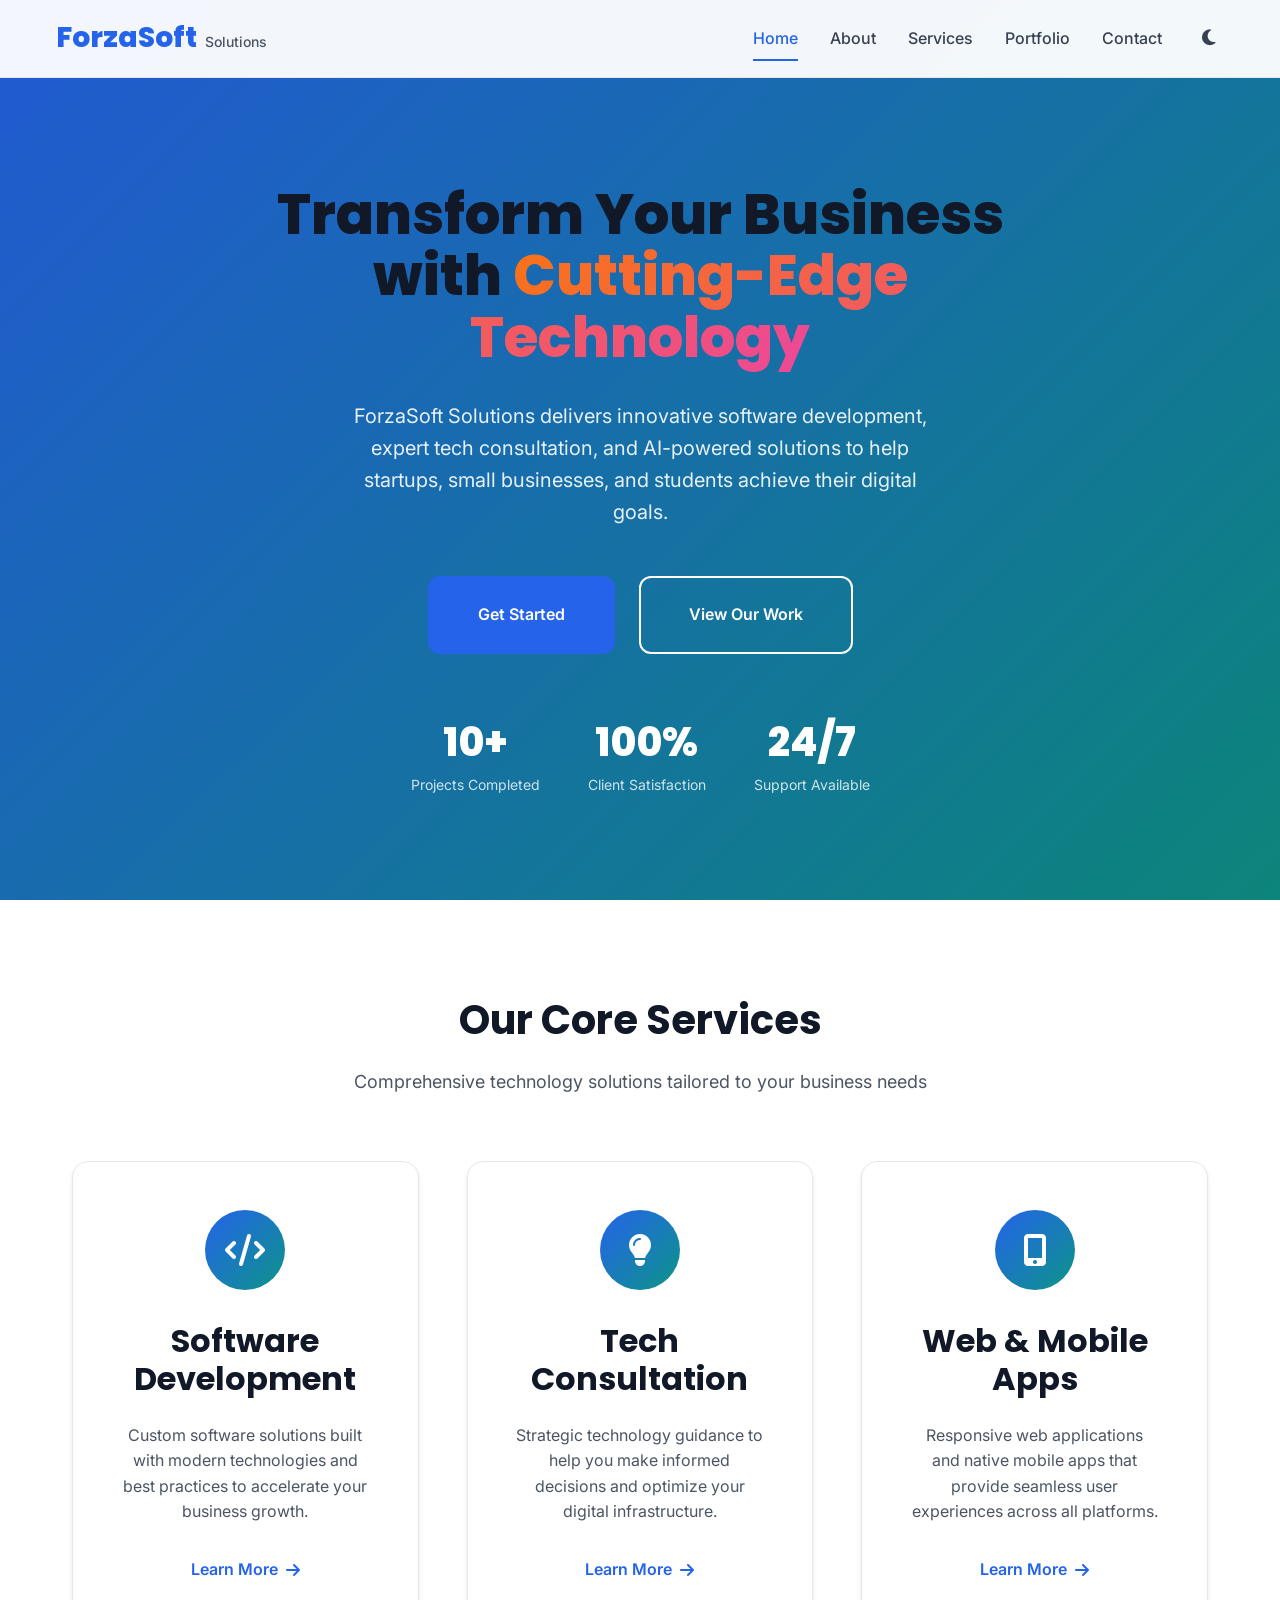
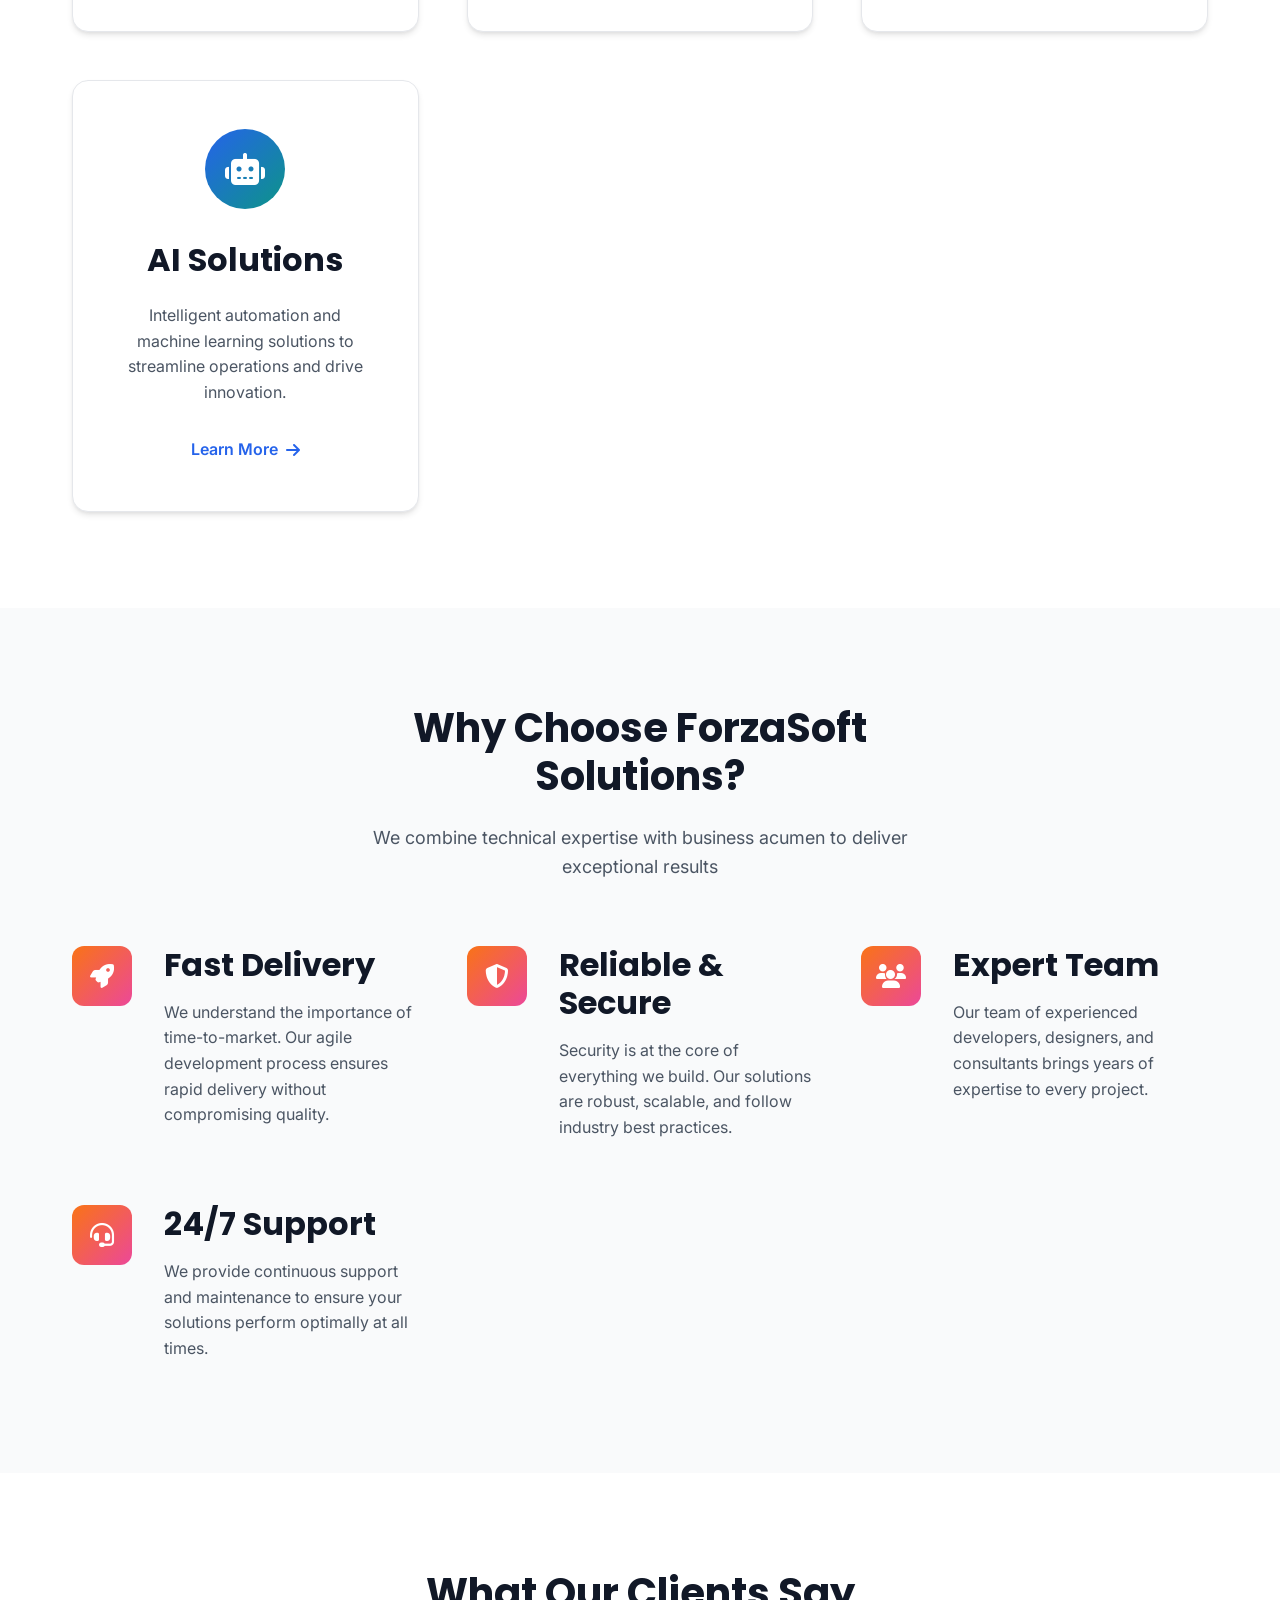
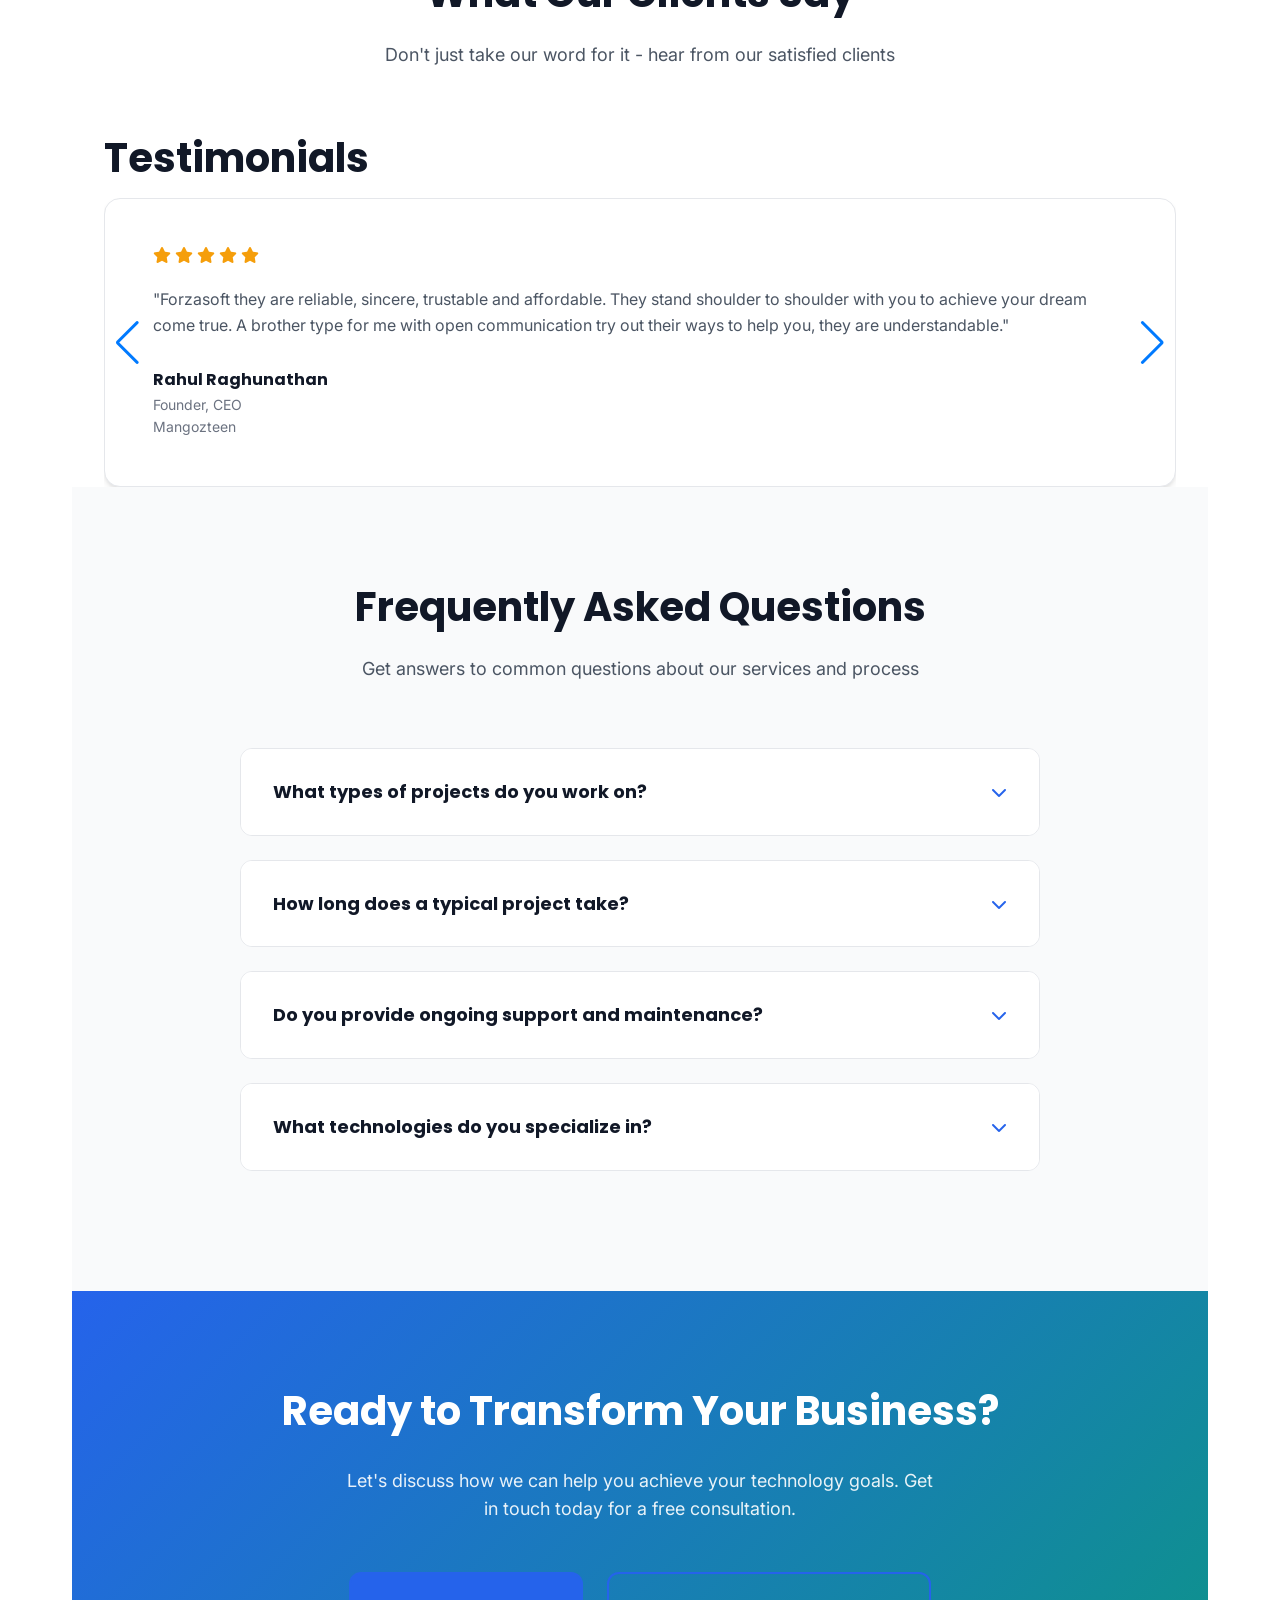
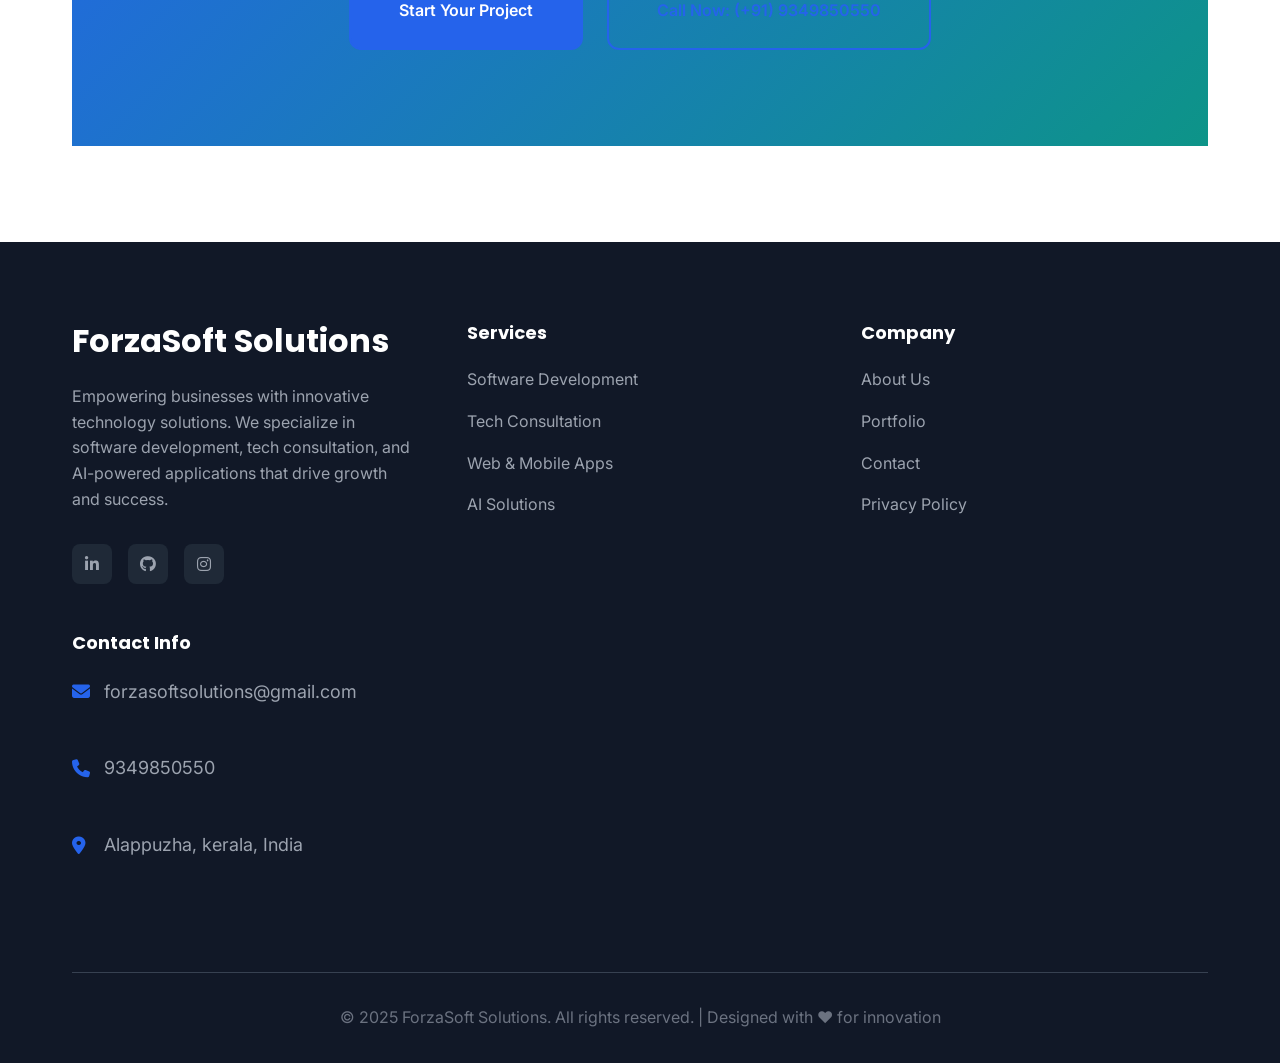
==== index.html @ 4d21c49f "Add files via upload" ====
<!DOCTYPE html>
<html lang="en">
<head>
    <meta charset="UTF-8">
    <meta name="viewport" content="width=device-width, initial-scale=1.0">
    <title>ForzaSoft Solutions - Professional Software Development & Tech Consultation</title>
    <meta name="description" content="ForzaSoft Solutions provides professional software development, tech consultation, custom web & mobile apps, and AI solutions for startups, small businesses, and students.">
    <meta name="keywords" content="software development, tech consultation, web apps, mobile apps, AI solutions, ForzaSoft Solutions">
    <meta name="author" content="ForzaSoft Solutions">
    
    <!-- Open Graph Meta Tags -->
    <meta property="og:title" content="ForzaSoft Solutions - Professional Software Development">
    <meta property="og:description" content="Transform your business with our cutting-edge software development and tech consultation services.">
    <meta property="og:type" content="website">
    <meta property="og:url" content="https://forzasoft-solutions.com">
    <meta property="og:image" content="https://forzasoft-solutions.com/images/og-image.jpg">
    
    <!-- Twitter Card Meta Tags -->
    <meta name="twitter:card" content="summary_large_image">
    <meta name="twitter:title" content="ForzaSoft Solutions - Professional Software Development">
    <meta name="twitter:description" content="Transform your business with our cutting-edge software development and tech consultation services.">
    <meta name="twitter:image" content="https://forzasoft-solutions.com/images/og-image.jpg">
    
    <!-- Favicon -->
    <link rel="icon" type="image/x-icon" href="/favicon.ico">
    
    <!-- Google Fonts -->
    <link href="https://fonts.googleapis.com/css2?family=Inter:wght@300;400;500;600;700&family=Poppins:wght@300;400;500;600;700;800&display=swap" rel="stylesheet">
    
    <!-- Font Awesome -->
    <link rel="stylesheet" href="https://cdnjs.cloudflare.com/ajax/libs/font-awesome/6.4.0/css/all.min.css">
    
    <!-- AOS Animation Library -->
    <link href="https://unpkg.com/aos@2.3.1/dist/aos.css" rel="stylesheet">
    
    <!-- Custom CSS -->
    <link rel="stylesheet" href="style.css">
    
    <!-- Structured Data -->
    <script type="application/ld+json">
    {
        "@context": "https://schema.org",
        "@type": "Organization",
        "name": "ForzaSoft Solutions",
        "description": "Professional software development and tech consultation services",
        "url": "https://forzasoft-solutions.com",
        "logo": "https://forzasoft-solutions.com/images/logo.png",
        "contactPoint": {
            "@type": "ContactPoint",
            "telephone": "+1-555-0123",
            "contactType": "customer service",
            "email": "info@forzasoft-solutions.com"
        },
        "address": {
            "@type": "PostalAddress",
            "streetAddress": "123 Tech Street",
            "addressLocality": "San Francisco",
            "addressRegion": "CA",
            "postalCode": "94105",
            "addressCountry": "US"
        },
        "sameAs": [
            "https://linkedin.com/company/forzasoft-solutions",
            "https://github.com/forzasoft-solutions",
            "https://instagram.com/forzasoft_solutions"
        ]
    }
    </script>
</head>
<body>
    <!-- Loading Screen -->
    <div id="loading-screen">
        <div class="loader">
            <div class="logo-animation">
                <h1>ForzaSoft</h1>
                <div class="loading-bar"></div>
            </div>
        </div>
    </div>

    <!-- Navigation -->
    <nav class="navbar" id="navbar">
        <div class="nav-container">
            <div class="nav-brand">
                <a href="index.html">
                    <span class="logo">ForzaSoft</span>
                    <span class="logo-subtitle">Solutions</span>
                </a>
            </div>
            <div class="nav-menu" id="nav-menu">
                <a href="index.html" class="nav-link active">Home</a>
                <a href="about.html" class="nav-link">About</a>
                <a href="services.html" class="nav-link">Services</a>
                <a href="portfolio.html" class="nav-link">Portfolio</a>
                <a href="contact.html" class="nav-link">Contact</a>
                <button class="theme-toggle" id="theme-toggle" aria-label="Toggle theme">
                    <i class="fas fa-moon"></i>
                </button>
            </div>
            <div class="nav-toggle" id="nav-toggle">
                <span></span>
                <span></span>
                <span></span>
            </div>
        </div>
    </nav>

    <!-- Main Content -->
    <main>
        <!-- Hero Section -->
        <section class="hero" id="home">
            <div class="hero-background">
                <div class="hero-overlay"></div>
            </div>
            <div class="container">
                <div class="hero-content" data-aos="fade-up">
                    <h1 class="hero-title">
                        Transform Your Business with 
                        <span class="text-gradient">Cutting-Edge Technology</span>
                    </h1>
                    <p class="hero-description">
                        ForzaSoft Solutions delivers innovative software development, expert tech consultation, 
                        and AI-powered solutions to help startups, small businesses, and students achieve their digital goals.
                    </p>
                    <div class="hero-buttons">
                        <a href="contact.html" class="btn btn-primary">Get Started</a>
                        <a href="portfolio.html" class="btn btn-outline">View Our Work</a>
                    </div>
                    <div class="hero-stats" data-aos="fade-up" data-aos-delay="200">
                        <div class="stat">
                            <h3>10+</h3>
                            <p>Projects Completed</p>
                        </div>
                        <div class="stat">
                            <h3>100%</h3>
                            <p>Client Satisfaction</p>
                        </div>
                        <div class="stat">
                            <h3>24/7</h3>
                            <p>Support Available</p>
                        </div>
                    </div>
                </div>
            </div>
        </section>

        <!-- Services Preview -->
        <section class="services-preview section-padding">
            <div class="container">
                <div class="section-header" data-aos="fade-up">
                    <h2>Our Core Services</h2>
                    <p>Comprehensive technology solutions tailored to your business needs</p>
                </div>
                <div class="services-grid">
                    <div class="service-card" data-aos="fade-up" data-aos-delay="100">
                        <div class="service-icon">
                            <i class="fas fa-code"></i>
                        </div>
                        <h3>Software Development</h3>
                        <p>Custom software solutions built with modern technologies and best practices to accelerate your business growth.</p>
                        <a href="services.html#software-development" class="service-link">Learn More <i class="fas fa-arrow-right"></i></a>
                    </div>
                    <div class="service-card" data-aos="fade-up" data-aos-delay="200">
                        <div class="service-icon">
                            <i class="fas fa-lightbulb"></i>
                        </div>
                        <h3>Tech Consultation</h3>
                        <p>Strategic technology guidance to help you make informed decisions and optimize your digital infrastructure.</p>
                        <a href="services.html#tech-consultation" class="service-link">Learn More <i class="fas fa-arrow-right"></i></a>
                    </div>
                    <div class="service-card" data-aos="fade-up" data-aos-delay="300">
                        <div class="service-icon">
                            <i class="fas fa-mobile-alt"></i>
                        </div>
                        <h3>Web & Mobile Apps</h3>
                        <p>Responsive web applications and native mobile apps that provide seamless user experiences across all platforms.</p>
                        <a href="services.html#web-mobile-apps" class="service-link">Learn More <i class="fas fa-arrow-right"></i></a>
                    </div>
                    <div class="service-card" data-aos="fade-up" data-aos-delay="400">
                        <div class="service-icon">
                            <i class="fas fa-robot"></i>
                        </div>
                        <h3>AI Solutions</h3>
                        <p>Intelligent automation and machine learning solutions to streamline operations and drive innovation.</p>
                        <a href="services.html#ai-solutions" class="service-link">Learn More <i class="fas fa-arrow-right"></i></a>
                    </div>
                </div>
            </div>
        </section>

        <!-- Why Choose Us -->
        <section class="why-choose-us section-padding bg-light">
            <div class="container">
                <div class="section-header" data-aos="fade-up">
                    <h2>Why Choose ForzaSoft Solutions?</h2>
                    <p>We combine technical expertise with business acumen to deliver exceptional results</p>
                </div>
                <div class="features-grid">
                    <div class="feature-item" data-aos="fade-right" data-aos-delay="100">
                        <div class="feature-icon">
                            <i class="fas fa-rocket"></i>
                        </div>
                        <div class="feature-content">
                            <h3>Fast Delivery</h3>
                            <p>We understand the importance of time-to-market. Our agile development process ensures rapid delivery without compromising quality.</p>
                        </div>
                    </div>
                    <div class="feature-item" data-aos="fade-left" data-aos-delay="200">
                        <div class="feature-icon">
                            <i class="fas fa-shield-alt"></i>
                        </div>
                        <div class="feature-content">
                            <h3>Reliable & Secure</h3>
                            <p>Security is at the core of everything we build. Our solutions are robust, scalable, and follow industry best practices.</p>
                        </div>
                    </div>
                    <div class="feature-item" data-aos="fade-right" data-aos-delay="300">
                        <div class="feature-icon">
                            <i class="fas fa-users"></i>
                        </div>
                        <div class="feature-content">
                            <h3>Expert Team</h3>
                            <p>Our team of experienced developers, designers, and consultants brings years of expertise to every project.</p>
                        </div>
                    </div>
                    <div class="feature-item" data-aos="fade-left" data-aos-delay="400">
                        <div class="feature-icon">
                            <i class="fas fa-headset"></i>
                        </div>
                        <div class="feature-content">
                            <h3>24/7 Support</h3>
                            <p>We provide continuous support and maintenance to ensure your solutions perform optimally at all times.</p>
                        </div>
                    </div>
                </div>
            </div>
        </section>

        <!-- Testimonials -->
        <section class="testimonials section-padding">
            <div class="container">
                <div class="section-header" data-aos="fade-up">
                    <h2>What Our Clients Say</h2>
                    <p>Don't just take our word for it - hear from our satisfied clients</p>
                </div>
                <!-- Swiper CSS -->
<link rel="stylesheet" href="https://unpkg.com/swiper@8/swiper-bundle.min.css" />

<section id="testimonials" class="section">
    <div class="container" data-aos="fade-up">
        <h2>Testimonials</h2>

        <!-- Swiper Container -->
        <div class="swiper mySwiper">
            <div class="swiper-wrapper">

                <!-- Single Real Testimonial Slide -->
                <div class="swiper-slide">
                    <div class="testimonial-card">
                        <div class="testimonial-content">
                            <div class="stars">
                                <i class="fas fa-star"></i>
                                <i class="fas fa-star"></i>
                                <i class="fas fa-star"></i>
                                <i class="fas fa-star"></i>
                                <i class="fas fa-star"></i>
                            </div>

                            <p>
                                "Forzasoft they are reliable, sincere, trustable and affordable. 
                                They stand shoulder to shoulder with you to achieve your dream come true. 
                                A brother type for me with open communication try out their ways to help you, 
                                they are understandable."
                            </p>
                        </div>

                        <div class="testimonial-author">
                            <div class="author-info">
                                <h4>Rahul Raghunathan</h4>
                                <p>Founder, CEO</p>
                                <p>Mangozteen</p>
                            </div>
                        </div>
                    </div>
                </div>

            </div>

            <!-- Optional arrows -->
            <div class="swiper-button-next"></div>
            <div class="swiper-button-prev"></div>

            <!-- Optional pagination dots -->
            <div class="swiper-pagination"></div>
        </div>
    </div>
</section>

<!-- Swiper JS -->
<script src="https://unpkg.com/swiper@8/swiper-bundle.min.js"></script>

<script>
    var swiper = new Swiper(".mySwiper", {
        loop: true,
        slidesPerView: 1,
        spaceBetween: 20,
        autoplay: {
            delay: 4000,
            disableOnInteraction: false,
        },
        pagination: {
            el: ".swiper-pagination",
            clickable: true,
        },
        navigation: {
            nextEl: ".swiper-button-next",
            prevEl: ".swiper-button-prev",
        }
    });
</script>

        <!-- FAQ Section -->
        <section class="faq section-padding bg-light">
            <div class="container">
                <div class="section-header" data-aos="fade-up">
                    <h2>Frequently Asked Questions</h2>
                    <p>Get answers to common questions about our services and process</p>
                </div>
                <div class="faq-container">
                    <div class="faq-item" data-aos="fade-up" data-aos-delay="100">
                        <div class="faq-question">
                            <h3>What types of projects do you work on?</h3>
                            <i class="fas fa-chevron-down"></i>
                        </div>
                        <div class="faq-answer">
                            <p>We work on a wide range of projects including web applications, mobile apps, e-commerce platforms, AI solutions, and custom software development. Our expertise spans from simple business websites to complex enterprise applications.</p>
                        </div>
                    </div>
                    <div class="faq-item" data-aos="fade-up" data-aos-delay="200">
                        <div class="faq-question">
                            <h3>How long does a typical project take?</h3>
                            <i class="fas fa-chevron-down"></i>
                        </div>
                        <div class="faq-answer">
                            <p>Project timelines vary depending on complexity and requirements. Simple websites typically take 2-4 weeks, while complex applications can take 3-6 months. We provide detailed timelines during our initial consultation.</p>
                        </div>
                    </div>
                    <div class="faq-item" data-aos="fade-up" data-aos-delay="300">
                        <div class="faq-question">
                            <h3>Do you provide ongoing support and maintenance?</h3>
                            <i class="fas fa-chevron-down"></i>
                        </div>
                        <div class="faq-answer">
                            <p>Yes, we offer comprehensive support and maintenance packages. This includes bug fixes, security updates, performance optimization, and feature enhancements to keep your software running smoothly.</p>
                        </div>
                    </div>
                    <div class="faq-item" data-aos="fade-up" data-aos-delay="400">
                        <div class="faq-question">
                            <h3>What technologies do you specialize in?</h3>
                            <i class="fas fa-chevron-down"></i>
                        </div>
                        <div class="faq-answer">
                            <p>We specialize in modern technologies including React, Node.js, Python, JavaScript, TypeScript, cloud platforms (AWS, Azure), AI/ML frameworks, and mobile development (React Native, Flutter).</p>
                        </div>
                    </div>
                </div>
            </div>
        </section>

        <!-- CTA Section -->
        <section class="cta section-padding">
            <div class="container">
                <div class="cta-content" data-aos="fade-up">
                    <h2>Ready to Transform Your Business?</h2>
                    <p>Let's discuss how we can help you achieve your technology goals. Get in touch today for a free consultation.</p>
                    <div class="cta-buttons">
                        <a href="contact.html" class="btn btn-primary">Start Your Project</a>
                        <a href="tel:+91 9349850550" class="btn btn-outline">Call Now: (+91) 9349850550</a>
                    </div>
                </div>
            </div>
        </section>
    </main>

    <!-- Footer -->
    <footer class="footer">
        <div class="container">
            <div class="footer-content">
                <div class="footer-section">
                    <div class="footer-brand">
                        <h3>ForzaSoft Solutions</h3>
                        <p>Empowering businesses with innovative technology solutions. We specialize in software development, tech consultation, and AI-powered applications that drive growth and success.</p>
                    </div>
                    <div class="social-links">
                        <a href="https://linkedin.com/company/forzasoft-solutions" aria-label="LinkedIn">
                            <i class="fab fa-linkedin-in"></i>
                        </a>
                        <a href="https://github.com/forzasoft-solutions" aria-label="GitHub">
                            <i class="fab fa-github"></i>
                        </a>
                        <a href="https://instagram.com/forzasoftsolutions" aria-label="Instagram">
                            <i class="fab fa-instagram"></i>
                        </a>
                    </div>
                </div>
                <div class="footer-section">
                    <h4>Services</h4>
                    <ul>
                        <li><a href="services.html#software-development">Software Development</a></li>
                        <li><a href="services.html#tech-consultation">Tech Consultation</a></li>
                        <li><a href="services.html#web-mobile-apps">Web & Mobile Apps</a></li>
                        <li><a href="services.html#ai-solutions">AI Solutions</a></li>
                    </ul>
                </div>
                <div class="footer-section">
                    <h4>Company</h4>
                    <ul>
                        <li><a href="about.html">About Us</a></li>
                        <li><a href="portfolio.html">Portfolio</a></li>
                        <li><a href="contact.html">Contact</a></li>
                        <li><a href="#" onclick="openPrivacyPolicy()">Privacy Policy</a></li>
                    </ul>
                </div>
                <div class="footer-section">
                    <h4>Contact Info</h4>
                    <div class="contact-info">
                        <p><i class="fas fa-envelope"></i> forzasoftsolutions@gmail.com</p>
                        <p><i class="fas fa-phone"></i> 9349850550</p>
                        <p><i class="fas fa-map-marker-alt"></i> Alappuzha, kerala, India</p>
                    </div>
                </div>
            </div>
            <div class="footer-bottom">
                <p>&copy; 2025 ForzaSoft Solutions. All rights reserved. | Designed with ❤️ for innovation</p>
            </div>
        </div>
    </footer>

    <!-- Back to Top Button -->
    <button class="back-to-top" id="back-to-top" aria-label="Back to top">
        <i class="fas fa-chevron-up"></i>
    </button>

    <!-- Scripts -->
    <script src="https://unpkg.com/aos@2.3.1/dist/aos.js"></script>
    <script src="scripts.js"></script>
    
    <!-- FAQ Schema -->
    <script type="application/ld+json">
    {
        "@context": "https://schema.org",
        "@type": "FAQPage",
        "mainEntity": [
            {
                "@type": "Question",
                "name": "What types of projects do you work on?",
                "acceptedAnswer": {
                    "@type": "Answer",
                    "text": "We work on a wide range of projects including web applications, mobile apps, e-commerce platforms, AI solutions, and custom software development. Our expertise spans from simple business websites to complex enterprise applications."
                }
            },
            {
                "@type": "Question",
                "name": "How long does a typical project take?",
                "acceptedAnswer": {
                    "@type": "Answer",
                    "text": "Project timelines vary depending on complexity and requirements. Simple websites typically take 2-4 weeks, while complex applications can take 3-6 months. We provide detailed timelines during our initial consultation."
                }
            },
            {
                "@type": "Question",
                "name": "Do you provide ongoing support and maintenance?",
                "acceptedAnswer": {
                    "@type": "Answer",
                    "text": "Yes, we offer comprehensive support and maintenance packages. This includes bug fixes, security updates, performance optimization, and feature enhancements to keep your software running smoothly."
                }
            }
        ]
    }
    </script>
</body>
</html>
---- style.css ----
/* CSS Variables for Color Scheme and Theme */
:root {
    /* Primary Color Palette */
    --primary-blue: #2563eb;
    --primary-blue-light: #3b82f6;
    --primary-blue-dark: #1d4ed8;
    
    /* Secondary Colors */
    --secondary-teal: #0d9488;
    --secondary-teal-light: #14b8a6;
    --secondary-teal-dark: #0f766e;
    
    /* Accent Colors */
    --accent-orange: #f97316;
    --accent-purple: #7c3aed;
    --accent-pink: #ec4899;
    
    /* Status Colors */
    --success: #10b981;
    --warning: #f59e0b;
    --error: #ef4444;
    --info: #06b6d4;
    
    /* Neutral Colors */
    --white: #ffffff;
    --gray-50: #f9fafb;
    --gray-100: #f3f4f6;
    --gray-200: #e5e7eb;
    --gray-300: #d1d5db;
    --gray-400: #9ca3af;
    --gray-500: #6b7280;
    --gray-600: #4b5563;
    --gray-700: #374151;
    --gray-800: #1f2937;
    --gray-900: #111827;
    --black: #000000;
    
    /* Typography */
    --font-primary: 'Inter', -apple-system, BlinkMacSystemFont, 'Segoe UI', Roboto, sans-serif;
    --font-heading: 'Poppins', -apple-system, BlinkMacSystemFont, 'Segoe UI', Roboto, sans-serif;
    
    /* Font Weights */
    --font-light: 300;
    --font-regular: 400;
    --font-medium: 500;
    --font-semibold: 600;
    --font-bold: 700;
    --font-extrabold: 800;
    
    /* Spacing System (8px base) */
    --space-1: 0.5rem;   /* 8px */
    --space-2: 1rem;     /* 16px */
    --space-3: 1.5rem;   /* 24px */
    --space-4: 2rem;     /* 32px */
    --space-5: 2.5rem;   /* 40px */
    --space-6: 3rem;     /* 48px */
    --space-8: 4rem;     /* 64px */
    --space-10: 5rem;    /* 80px */
    --space-12: 6rem;    /* 96px */
    --space-16: 8rem;    /* 128px */
    
    /* Border Radius */
    --radius-sm: 0.375rem;
    --radius-md: 0.5rem;
    --radius-lg: 0.75rem;
    --radius-xl: 1rem;
    --radius-full: 9999px;
    
    /* Shadows */
    --shadow-sm: 0 1px 2px 0 rgba(0, 0, 0, 0.05);
    --shadow-md: 0 4px 6px -1px rgba(0, 0, 0, 0.1), 0 2px 4px -1px rgba(0, 0, 0, 0.06);
    --shadow-lg: 0 10px 15px -3px rgba(0, 0, 0, 0.1), 0 4px 6px -2px rgba(0, 0, 0, 0.05);
    --shadow-xl: 0 20px 25px -5px rgba(0, 0, 0, 0.1), 0 10px 10px -5px rgba(0, 0, 0, 0.04);
    --shadow-2xl: 0 25px 50px -12px rgba(0, 0, 0, 0.25);
    
    /* Transitions */
    --transition-fast: 0.15s ease-in-out;
    --transition-normal: 0.3s ease-in-out;
    --transition-slow: 0.5s ease-in-out;
    
    /* Z-index */
    --z-dropdown: 1000;
    --z-sticky: 1020;
    --z-fixed: 1030;
    --z-modal: 1040;
    --z-popover: 1050;
    --z-tooltip: 1060;
    
    /* Breakpoints */
    --breakpoint-sm: 640px;
    --breakpoint-md: 768px;
    --breakpoint-lg: 1024px;
    --breakpoint-xl: 1280px;
    --breakpoint-2xl: 1536px;
}

/* Dark Theme Variables */
[data-theme="dark"] {
    --white: #1f2937;
    --gray-50: #111827;
    --gray-100: #1f2937;
    --gray-200: #374151;
    --gray-300: #4b5563;
    --gray-400: #6b7280;
    --gray-500: #9ca3af;
    --gray-600: #d1d5db;
    --gray-700: #e5e7eb;
    --gray-800: #f3f4f6;
    --gray-900: #f9fafb;
    --black: #ffffff;
}

/* Reset and Base Styles */
*,
*::before,
*::after {
    box-sizing: border-box;
    margin: 0;
    padding: 0;
}

html {
    font-size: 16px;
    scroll-behavior: smooth;
    overflow-x: hidden;
}

body {
    font-family: var(--font-primary);
    font-weight: var(--font-regular);
    line-height: 1.6;
    color: var(--gray-800);
    background-color: var(--white);
    overflow-x: hidden;
    transition: color var(--transition-normal), background-color var(--transition-normal);
}

/* Typography */
h1, h2, h3, h4, h5, h6 {
    font-family: var(--font-heading);
    font-weight: var(--font-bold);
    line-height: 1.2;
    color: var(--gray-900);
    margin-bottom: var(--space-2);
}

h1 { font-size: 3rem; font-weight: var(--font-extrabold); }
h2 { font-size: 2.5rem; }
h3 { font-size: 2rem; }
h4 { font-size: 1.5rem; }
h5 { font-size: 1.25rem; }
h6 { font-size: 1.125rem; }

p {
    margin-bottom: var(--space-2);
    color: var(--gray-600);
}

a {
    color: var(--primary-blue);
    text-decoration: none;
    transition: color var(--transition-fast);
}

a:hover {
    color: var(--primary-blue-dark);
}

/* Container */
.container {
    max-width: 1200px;
    margin: 0 auto;
    padding: 0 var(--space-2);
}

@media (min-width: 640px) {
    .container { padding: 0 var(--space-3); }
}

@media (min-width: 1024px) {
    .container { padding: 0 var(--space-4); }
}

/* Section Padding */
.section-padding {
    padding: var(--space-10) 0;
}

@media (min-width: 768px) {
    .section-padding { padding: var(--space-12) 0; }
}

/* Background Utilities */
.bg-light {
    background-color: var(--gray-50);
}

/* Loading Screen */
#loading-screen {
    position: fixed;
    top: 0;
    left: 0;
    width: 100%;
    height: 100%;
    background: linear-gradient(135deg, var(--primary-blue), var(--secondary-teal));
    z-index: 9999;
    display: flex;
    align-items: center;
    justify-content: center;
    opacity: 1;
    visibility: visible;
    transition: opacity 0.5s ease, visibility 0.5s ease;
}

#loading-screen.hidden {
    opacity: 0;
    visibility: hidden;
}

.loader {
    text-align: center;
    color: var(--white);
}

.logo-animation h1 {
    font-family: var(--font-heading);
    font-size: 3rem;
    font-weight: var(--font-extrabold);
    color: var(--white);
    margin-bottom: var(--space-4);
    animation: fadeInUp 1s ease-out;
}

.loading-bar {
    width: 200px;
    height: 4px;
    background: rgba(255, 255, 255, 0.3);
    border-radius: var(--radius-full);
    overflow: hidden;
    margin: 0 auto;
}

.loading-bar::after {
    content: '';
    display: block;
    width: 40%;
    height: 100%;
    background: var(--white);
    border-radius: var(--radius-full);
    animation: loading 2s infinite;
}

@keyframes loading {
    0% { transform: translateX(-100%); }
    100% { transform: translateX(350%); }
}

@keyframes fadeInUp {
    from {
        opacity: 0;
        transform: translateY(30px);
    }
    to {
        opacity: 1;
        transform: translateY(0);
    }
}

/* Navigation */
.navbar {
    position: fixed;
    top: 0;
    left: 0;
    width: 100%;
    background: rgba(255, 255, 255, 0.95);
    backdrop-filter: blur(10px);
    border-bottom: 1px solid var(--gray-200);
    z-index: var(--z-sticky);
    transition: all var(--transition-normal);
}

.navbar.scrolled {
    background: var(--white);
    box-shadow: var(--shadow-md);
}

.nav-container {
    max-width: 1200px;
    margin: 0 auto;
    display: flex;
    align-items: center;
    justify-content: space-between;
    padding: var(--space-2) var(--space-2);
    min-height: 70px;
}

.nav-brand a {
    display: flex;
    align-items: baseline;
    gap: var(--space-1);
    text-decoration: none;
}

.logo {
    font-family: var(--font-heading);
    font-size: 1.75rem;
    font-weight: var(--font-extrabold);
    color: var(--primary-blue);
}

.logo-subtitle {
    font-size: 0.875rem;
    font-weight: var(--font-medium);
    color: var(--gray-600);
}

.nav-menu {
    display: flex;
    align-items: center;
    gap: var(--space-4);
    list-style: none;
}

.nav-link {
    position: relative;
    font-weight: var(--font-medium);
    color: var(--gray-700);
    padding: var(--space-1) 0;
    transition: color var(--transition-fast);
}

.nav-link:hover,
.nav-link.active {
    color: var(--primary-blue);
}

.nav-link::after {
    content: '';
    position: absolute;
    bottom: -2px;
    left: 0;
    width: 0;
    height: 2px;
    background: var(--primary-blue);
    transition: width var(--transition-fast);
}

.nav-link:hover::after,
.nav-link.active::after {
    width: 100%;
}

.theme-toggle {
    background: none;
    border: none;
    color: var(--gray-700);
    font-size: 1.125rem;
    cursor: pointer;
    padding: var(--space-1);
    border-radius: var(--radius-md);
    transition: all var(--transition-fast);
}

.theme-toggle:hover {
    color: var(--primary-blue);
    background: var(--gray-100);
}

.nav-toggle {
    display: none;
    flex-direction: column;
    cursor: pointer;
    gap: 4px;
}

.nav-toggle span {
    width: 25px;
    height: 3px;
    background: var(--gray-700);
    border-radius: var(--radius-full);
    transition: all var(--transition-fast);
}

/* Mobile Navigation */
@media (max-width: 768px) {
    .nav-menu {
        position: fixed;
        top: 70px;
        left: 0;
        width: 100%;
        background: var(--white);
        flex-direction: column;
        padding: var(--space-4);
        box-shadow: var(--shadow-lg);
        transform: translateY(-100%);
        opacity: 0;
        visibility: hidden;
        transition: all var(--transition-normal);
    }
    
    .nav-menu.active {
        transform: translateY(0);
        opacity: 1;
        visibility: visible;
    }
    
    .nav-toggle {
        display: flex;
    }
    
    .nav-toggle.active span:nth-child(1) {
        transform: rotate(45deg) translate(5px, 5px);
    }
    
    .nav-toggle.active span:nth-child(2) {
        opacity: 0;
    }
    
    .nav-toggle.active span:nth-child(3) {
        transform: rotate(-45deg) translate(7px, -6px);
    }
}

/* Hero Section */
.hero {
    position: relative;
    min-height: 100vh;
    display: flex;
    align-items: center;
    overflow: hidden;
}

.hero-background {
    position: absolute;
    top: 0;
    left: 0;
    width: 100%;
    height: 100%;
    background: linear-gradient(135deg, var(--primary-blue) 0%, var(--secondary-teal) 100%);
    z-index: -2;
}

.hero-overlay {
    position: absolute;
    top: 0;
    left: 0;
    width: 100%;
    height: 100%;
    background: rgba(0, 0, 0, 0.1);
    z-index: -1;
}

.hero-content {
    text-align: center;
    color: var(--white);
    max-width: 800px;
    margin: 0 auto;
    padding-top: var(--space-10);
}

.hero-title {
    font-size: 3.5rem;
    font-weight: var(--font-extrabold);
    margin-bottom: var(--space-4);
    line-height: 1.1;
}

.text-gradient {
    background: linear-gradient(135deg, var(--accent-orange), var(--accent-pink));
    -webkit-background-clip: text;
    -webkit-text-fill-color: transparent;
    background-clip: text;
}

.hero-description {
    font-size: 1.25rem;
    margin-bottom: var(--space-6);
    color: rgba(255, 255, 255, 0.9);
    max-width: 600px;
    margin-left: auto;
    margin-right: auto;
}

.hero-buttons {
    display: flex;
    gap: var(--space-3);
    justify-content: center;
    margin-bottom: var(--space-8);
    flex-wrap: wrap;
}

.hero-stats {
    display: flex;
    justify-content: center;
    gap: var(--space-6);
    flex-wrap: wrap;
}

.stat {
    text-align: center;
}

.stat h3 {
    font-size: 2.5rem;
    font-weight: var(--font-extrabold);
    color: var(--white);
    margin-bottom: var(--space-1);
}

.stat p {
    color: rgba(255, 255, 255, 0.8);
    font-size: 0.875rem;
    margin: 0;
}

/* Responsive Hero */
@media (max-width: 768px) {
    .hero-title {
        font-size: 2.5rem;
    }
    
    .hero-description {
        font-size: 1.125rem;
    }
    
    .hero-buttons {
        flex-direction: column;
        align-items: center;
    }
    
    .hero-stats {
        gap: var(--space-4);
    }
}

/* Buttons */
.btn {
    display: inline-flex;
    align-items: center;
    justify-content: center;
    gap: var(--space-1);
    padding: var(--space-3) var(--space-6);
    font-size: 1rem;
    font-weight: var(--font-semibold);
    text-decoration: none;
    border: 2px solid transparent;
    border-radius: var(--radius-lg);
    cursor: pointer;
    transition: all var(--transition-fast);
    text-align: center;
    min-width: 120px;
}

.btn-primary {
    background: var(--primary-blue);
    color: var(--white);
    border-color: var(--primary-blue);
}

.btn-primary:hover {
    background: var(--primary-blue-dark);
    border-color: var(--primary-blue-dark);
    color: var(--white);
    transform: translateY(-2px);
    box-shadow: var(--shadow-lg);
}

.btn-outline {
    background: transparent;
    color: var(--white);
    border-color: var(--white);
}

.btn-outline:hover {
    background: var(--white);
    color: var(--primary-blue);
    transform: translateY(-2px);
    box-shadow: var(--shadow-lg);
}

/* On non-hero sections */
.section-padding .btn-outline {
    color: var(--primary-blue);
    border-color: var(--primary-blue);
}

.section-padding .btn-outline:hover {
    background: var(--primary-blue);
    color: var(--white);
}

/* Section Headers */
.section-header {
    text-align: center;
    max-width: 600px;
    margin: 0 auto var(--space-8);
}

.section-header h2 {
    margin-bottom: var(--space-3);
}

.section-header p {
    font-size: 1.125rem;
    color: var(--gray-600);
}

/* Services Preview */
.services-grid {
    display: grid;
    grid-template-columns: repeat(auto-fit, minmax(280px, 1fr));
    gap: var(--space-6);
}

.service-card {
    background: var(--white);
    padding: var(--space-6);
    border-radius: var(--radius-xl);
    box-shadow: var(--shadow-md);
    text-align: center;
    transition: all var(--transition-normal);
    border: 1px solid var(--gray-200);
}

.service-card:hover {
    transform: translateY(-8px);
    box-shadow: var(--shadow-xl);
    border-color: var(--primary-blue);
}

.service-icon {
    width: 80px;
    height: 80px;
    background: linear-gradient(135deg, var(--primary-blue), var(--secondary-teal));
    border-radius: var(--radius-full);
    display: flex;
    align-items: center;
    justify-content: center;
    margin: 0 auto var(--space-4);
    font-size: 2rem;
    color: var(--white);
}

.service-card h3 {
    margin-bottom: var(--space-3);
    color: var(--gray-900);
}

.service-card p {
    margin-bottom: var(--space-4);
    line-height: 1.6;
}

.service-link {
    display: inline-flex;
    align-items: center;
    gap: var(--space-1);
    color: var(--primary-blue);
    font-weight: var(--font-semibold);
    transition: gap var(--transition-fast);
}

.service-link:hover {
    gap: var(--space-2);
}

/* Features Grid */
.features-grid {
    display: grid;
    grid-template-columns: repeat(auto-fit, minmax(300px, 1fr));
    gap: var(--space-6);
}

.feature-item {
    display: flex;
    gap: var(--space-4);
    align-items: flex-start;
}

.feature-icon {
    width: 60px;
    height: 60px;
    background: linear-gradient(135deg, var(--accent-orange), var(--accent-pink));
    border-radius: var(--radius-lg);
    display: flex;
    align-items: center;
    justify-content: center;
    font-size: 1.5rem;
    color: var(--white);
    flex-shrink: 0;
}

.feature-content h3 {
    margin-bottom: var(--space-2);
}

/* Testimonials */
.testimonials-grid {
    display: grid;
    grid-template-columns: repeat(auto-fit, minmax(350px, 1fr));
    gap: var(--space-6);
}

.testimonial-card {
    background: var(--white);
    padding: var(--space-6);
    border-radius: var(--radius-xl);
    box-shadow: var(--shadow-md);
    border: 1px solid var(--gray-200);
    transition: all var(--transition-normal);
}

.testimonial-card:hover {
    transform: translateY(-4px);
    box-shadow: var(--shadow-lg);
}

.testimonial-content {
    margin-bottom: var(--space-4);
}

.stars {
    display: flex;
    gap: 4px;
    margin-bottom: var(--space-3);
    color: var(--warning);
}

.testimonial-author {
    display: flex;
    align-items: center;
    gap: var(--space-3);
}

.author-avatar {
    width: 50px;
    height: 50px;
    border-radius: var(--radius-full);
    overflow: hidden;
    flex-shrink: 0;
}

.author-avatar img {
    width: 100%;
    height: 100%;
    object-fit: cover;
}

.author-info h4 {
    margin-bottom: 4px;
    font-size: 1rem;
}

.author-info p {
    color: var(--gray-500);
    font-size: 0.875rem;
    margin: 0;
}

/* FAQ Section */
.faq-container {
    max-width: 800px;
    margin: 0 auto;
}

.faq-item {
    background: var(--white);
    border: 1px solid var(--gray-200);
    border-radius: var(--radius-lg);
    margin-bottom: var(--space-3);
    overflow: hidden;
    transition: all var(--transition-normal);
}

.faq-item:hover {
    border-color: var(--primary-blue);
    box-shadow: var(--shadow-md);
}

.faq-question {
    display: flex;
    align-items: center;
    justify-content: space-between;
    padding: var(--space-4);
    cursor: pointer;
    background: var(--white);
    transition: background-color var(--transition-fast);
}

.faq-question:hover {
    background: var(--gray-50);
}

.faq-question h3 {
    margin: 0;
    font-size: 1.125rem;
    color: var(--gray-900);
}

.faq-question i {
    color: var(--primary-blue);
    transition: transform var(--transition-fast);
}

.faq-item.active .faq-question i {
    transform: rotate(180deg);
}

.faq-answer {
    padding: 0 var(--space-4);
    max-height: 0;
    overflow: hidden;
    transition: all var(--transition-normal);
}

.faq-item.active .faq-answer {
    padding: 0 var(--space-4) var(--space-4);
    max-height: 200px;
}

.faq-answer p {
    margin: 0;
    color: var(--gray-600);
    line-height: 1.6;
}

/* CTA Section */
.cta {
    background: linear-gradient(135deg, var(--primary-blue), var(--secondary-teal));
    color: var(--white);
    text-align: center;
}

.cta-content h2 {
    color: var(--white);
    margin-bottom: var(--space-4);
}

.cta-content p {
    font-size: 1.125rem;
    color: rgba(255, 255, 255, 0.9);
    margin-bottom: var(--space-6);
    max-width: 600px;
    margin-left: auto;
    margin-right: auto;
}

.cta-buttons {
    display: flex;
    gap: var(--space-3);
    justify-content: center;
    flex-wrap: wrap;
}

/* Footer */
.footer {
    background: var(--gray-900);
    color: var(--gray-300);
    padding: var(--space-10) 0 var(--space-4);
}

.footer-content {
    display: grid;
    grid-template-columns: repeat(auto-fit, minmax(250px, 1fr));
    gap: var(--space-6);
    margin-bottom: var(--space-8);
}

.footer-brand h3 {
    color: var(--white);
    margin-bottom: var(--space-3);
}

.footer-brand p {
    color: var(--gray-400);
    line-height: 1.6;
    margin-bottom: var(--space-4);
}

.footer-section h4 {
    color: var(--white);
    margin-bottom: var(--space-3);
    font-size: 1.125rem;
}

.footer-section ul {
    list-style: none;
}

.footer-section ul li {
    margin-bottom: var(--space-2);
}

.footer-section ul li a {
    color: var(--gray-400);
    transition: color var(--transition-fast);
}

.footer-section ul li a:hover {
    color: var(--white);
}

.contact-info p {
    display: flex;
    align-items: center;
    gap: var(--space-2);
    margin-bottom: var(--space-2);
    color: var(--gray-400);
}

.contact-info i {
    width: 16px;
    color: var(--primary-blue);
}

.social-links {
    display: flex;
    gap: var(--space-2);
}

.social-links a {
    width: 40px;
    height: 40px;
    background: var(--gray-800);
    border-radius: var(--radius-md);
    display: flex;
    align-items: center;
    justify-content: center;
    color: var(--gray-400);
    transition: all var(--transition-fast);
}

.social-links a:hover {
    background: var(--primary-blue);
    color: var(--white);
    transform: translateY(-2px);
}

.footer-bottom {
    border-top: 1px solid var(--gray-700);
    padding-top: var(--space-4);
    text-align: center;
}

.footer-bottom p {
    color: var(--gray-500);
    margin: 0;
}

/* Back to Top Button */
.back-to-top {
    position: fixed;
    bottom: var(--space-4);
    right: var(--space-4);
    width: 50px;
    height: 50px;
    background: var(--primary-blue);
    color: var(--white);
    border: none;
    border-radius: var(--radius-full);
    cursor: pointer;
    opacity: 0;
    visibility: hidden;
    transition: all var(--transition-normal);
    z-index: var(--z-fixed);
    font-size: 1.25rem;
    display: flex;
    align-items: center;
    justify-content: center;
}

.back-to-top.visible {
    opacity: 1;
    visibility: visible;
}

.back-to-top:hover {
    background: var(--primary-blue-dark);
    transform: translateY(-2px);
    box-shadow: var(--shadow-lg);
}

/* Page Header */
.page-header {
    background: linear-gradient(135deg, var(--primary-blue), var(--secondary-teal));
    color: var(--white);
    padding: var(--space-12) 0 var(--space-8);
    margin-top: 70px;
    text-align: center;
    position: relative;
}

.page-header::before {
    content: '';
    position: absolute;
    top: 0;
    left: 0;
    right: 0;
    bottom: 0;
    background: rgba(0, 0, 0, 0.1);
}

.page-header-content {
    position: relative;
    z-index: 1;
}

.page-header h1 {
    color: var(--white);
    margin-bottom: var(--space-3);
    font-size: 3rem;
}

.page-header p {
    font-size: 1.25rem;
    color: rgba(255, 255, 255, 0.9);
    margin-bottom: var(--space-4);
}

.breadcrumb {
    display: flex;
    justify-content: center;
    gap: var(--space-2);
    list-style: none;
    font-size: 0.875rem;
    color: rgba(255, 255, 255, 0.8);
}

.breadcrumb li:not(:last-child)::after {
    content: '/';
    margin-left: var(--space-2);
    color: rgba(255, 255, 255, 0.6);
}

.breadcrumb a {
    color: rgba(255, 255, 255, 0.8);
    text-decoration: none;
}

.breadcrumb a:hover {
    color: var(--white);
}

/* About Page Styles */
.content-grid {
    display: grid;
    grid-template-columns: 1fr 1fr;
    gap: var(--space-8);
    align-items: center;
}

.content-text .lead {
    font-size: 1.25rem;
    font-weight: var(--font-medium);
    color: var(--gray-700);
    margin-bottom: var(--space-4);
}

.story-stats {
    display: flex;
    gap: var(--space-6);
    margin-top: var(--space-6);
}

.stat-item {
    text-align: center;
}

.stat-item h3 {
    font-size: 2rem;
    color: var(--primary-blue);
    margin-bottom: var(--space-1);
}

.stat-item p {
    font-size: 0.875rem;
    color: var(--gray-600);
    margin: 0;
}

.content-image img {
    width: 100%;
    height: auto;
    border-radius: var(--radius-xl);
    box-shadow: var(--shadow-xl);
}

.mission-vision-grid {
    display: grid;
    grid-template-columns: repeat(auto-fit, minmax(300px, 1fr));
    gap: var(--space-6);
}

.mission-card,
.vision-card {
    background: var(--white);
    padding: var(--space-6);
    border-radius: var(--radius-xl);
    box-shadow: var(--shadow-md);
    text-align: center;
    border: 1px solid var(--gray-200);
    transition: all var(--transition-normal);
}

.mission-card:hover,
.vision-card:hover {
    transform: translateY(-4px);
    box-shadow: var(--shadow-lg);
    border-color: var(--primary-blue);
}

.card-icon {
    width: 80px;
    height: 80px;
    background: linear-gradient(135deg, var(--primary-blue), var(--secondary-teal));
    border-radius: var(--radius-full);
    display: flex;
    align-items: center;
    justify-content: center;
    margin: 0 auto var(--space-4);
    font-size: 2rem;
    color: var(--white);
}

.values-grid {
    display: grid;
    grid-template-columns: repeat(auto-fit, minmax(300px, 1fr));
    gap: var(--space-6);
}

.value-item {
    background: var(--white);
    padding: var(--space-5);
    border-radius: var(--radius-lg);
    box-shadow: var(--shadow-md);
    text-align: center;
    border: 1px solid var(--gray-200);
    transition: all var(--transition-normal);
}

.value-item:hover {
    transform: translateY(-4px);
    box-shadow: var(--shadow-lg);
    border-color: var(--primary-blue);
}

.value-icon {
    width: 60px;
    height: 60px;
    background: linear-gradient(135deg, var(--accent-orange), var(--accent-pink));
    border-radius: var(--radius-full);
    display: flex;
    align-items: center;
    justify-content: center;
    margin: 0 auto var(--space-3);
    font-size: 1.5rem;
    color: var(--white);
}

.team-grid {
    display: grid;
    grid-template-columns: repeat(auto-fit, minmax(280px, 1fr));
    gap: var(--space-6);
}

.team-member {
    background: var(--white);
    border-radius: var(--radius-xl);
    overflow: hidden;
    box-shadow: var(--shadow-md);
    transition: all var(--transition-normal);
    border: 1px solid var(--gray-200);
}

.team-member:hover {
    transform: translateY(-8px);
    box-shadow: var(--shadow-xl);
}

.member-image {
    position: relative;
    overflow: hidden;
}

.member-image img {
    width: 100%;
    height: 300px;
    object-fit: cover;
    transition: transform var(--transition-slow);
}

.member-overlay {
    position: absolute;
    top: 0;
    left: 0;
    right: 0;
    bottom: 0;
    background: rgba(37, 99, 235, 0.9);
    display: flex;
    align-items: center;
    justify-content: center;
    opacity: 0;
    transition: opacity var(--transition-normal);
}

.team-member:hover .member-overlay {
    opacity: 1;
}

.team-member:hover .member-image img {
    transform: scale(1.1);
}

.member-social {
    display: flex;
    gap: var(--space-2);
}

.member-social a {
    width: 40px;
    height: 40px;
    background: var(--white);
    color: var(--primary-blue);
    border-radius: var(--radius-full);
    display: flex;
    align-items: center;
    justify-content: center;
    transition: all var(--transition-fast);
}

.member-social a:hover {
    background: var(--primary-blue);
    color: var(--white);
    transform: translateY(-2px);
}

.member-info {
    padding: var(--space-4);
    text-align: center;
}

.member-role {
    color: var(--primary-blue);
    font-weight: var(--font-semibold);
    margin-bottom: var(--space-2);
}

.member-description {
    font-size: 0.875rem;
    line-height: 1.6;
    margin: 0;
}

.process-timeline {
    max-width: 800px;
    margin: 0 auto;
}

.process-step {
    display: flex;
    gap: var(--space-4);
    align-items: flex-start;
    margin-bottom: var(--space-8);
}

.step-number {
    width: 60px;
    height: 60px;
    background: linear-gradient(135deg, var(--primary-blue), var(--secondary-teal));
    color: var(--white);
    border-radius: var(--radius-full);
    display: flex;
    align-items: center;
    justify-content: center;
    font-size: 1.25rem;
    font-weight: var(--font-bold);
    flex-shrink: 0;
}

.step-content h3 {
    margin-bottom: var(--space-2);
}

/* Services Page Styles */
.service-detail {
    padding: var(--space-10) 0;
}

.service-header {
    text-align: center;
    margin-bottom: var(--space-8);
}

.service-icon-large {
    width: 100px;
    height: 100px;
    background: linear-gradient(135deg, var(--primary-blue), var(--secondary-teal));
    border-radius: var(--radius-full);
    display: flex;
    align-items: center;
    justify-content: center;
    margin: 0 auto var(--space-4);
    font-size: 2.5rem;
    color: var(--white);
}

.service-subtitle {
    font-size: 1.25rem;
    color: var(--gray-600);
    max-width: 600px;
    margin: 0 auto;
}

.service-details-grid {
    display: grid;
    grid-template-columns: 1fr 1fr;
    gap: var(--space-8);
    align-items: flex-start;
}

.service-features {
    list-style: none;
    margin-top: var(--space-4);
}

.service-features li {
    display: flex;
    align-items: center;
    gap: var(--space-2);
    margin-bottom: var(--space-2);
}

.service-features i {
    color: var(--success);
}

.tech-stack {
    display: flex;
    flex-direction: column;
    gap: var(--space-4);
}

.tech-category h4 {
    margin-bottom: var(--space-2);
    color: var(--gray-900);
}

.tech-items {
    display: flex;
    flex-wrap: wrap;
    gap: var(--space-2);
}

.tech-item {
    background: var(--gray-100);
    color: var(--gray-700);
    padding: var(--space-1) var(--space-3);
    border-radius: var(--radius-full);
    font-size: 0.875rem;
    font-weight: var(--font-medium);
}

.consultation-grid {
    display: grid;
    grid-template-columns: repeat(auto-fit, minmax(280px, 1fr));
    gap: var(--space-6);
}

.consultation-item {
    background: var(--white);
    padding: var(--space-5);
    border-radius: var(--radius-lg);
    box-shadow: var(--shadow-md);
    text-align: center;
    border: 1px solid var(--gray-200);
    transition: all var(--transition-normal);
}

.consultation-item:hover {
    transform: translateY(-4px);
    box-shadow: var(--shadow-lg);
    border-color: var(--primary-blue);
}

.consultation-icon {
    width: 60px;
    height: 60px;
    background: linear-gradient(135deg, var(--accent-orange), var(--accent-pink));
    border-radius: var(--radius-full);
    display: flex;
    align-items: center;
    justify-content: center;
    margin: 0 auto var(--space-3);
    font-size: 1.5rem;
    color: var(--white);
}

.app-types-grid {
    display: grid;
    grid-template-columns: repeat(auto-fit, minmax(300px, 1fr));
    gap: var(--space-6);
}

.app-type {
    background: var(--white);
    padding: var(--space-6);
    border-radius: var(--radius-xl);
    box-shadow: var(--shadow-md);
    border: 1px solid var(--gray-200);
    transition: all var(--transition-normal);
}

.app-type:hover {
    transform: translateY(-4px);
    box-shadow: var(--shadow-lg);
    border-color: var(--primary-blue);
}

.app-icon {
    width: 80px;
    height: 80px;
    background: linear-gradient(135deg, var(--primary-blue), var(--secondary-teal));
    border-radius: var(--radius-full);
    display: flex;
    align-items: center;
    justify-content: center;
    margin-bottom: var(--space-4);
    font-size: 2rem;
    color: var(--white);
}

.app-type ul {
    list-style: none;
    margin-top: var(--space-3);
}

.app-type li {
    padding: var(--space-1) 0;
    color: var(--gray-600);
    position: relative;
    padding-left: var(--space-4);
}

.app-type li::before {
    content: '•';
    color: var(--primary-blue);
    position: absolute;
    left: 0;
    font-weight: var(--font-bold);
}

.ai-solutions-grid {
    display: grid;
    grid-template-columns: repeat(auto-fit, minmax(300px, 1fr));
    gap: var(--space-6);
}

.ai-solution {
    background: var(--white);
    padding: var(--space-6);
    border-radius: var(--radius-xl);
    box-shadow: var(--shadow-md);
    border: 1px solid var(--gray-200);
    transition: all var(--transition-normal);
}

.ai-solution:hover {
    transform: translateY(-4px);
    box-shadow: var(--shadow-lg);
    border-color: var(--primary-blue);
}

.ai-solution h3 {
    color: var(--gray-900);
    margin-bottom: var(--space-3);
}

.ai-features {
    display: flex;
    flex-wrap: wrap;
    gap: var(--space-2);
    margin-top: var(--space-4);
}

.ai-features span {
    background: var(--gray-100);
    color: var(--gray-700);
    padding: var(--space-1) var(--space-2);
    border-radius: var(--radius-md);
    font-size: 0.75rem;
    font-weight: var(--font-medium);
}

.process-steps {
    display: grid;
    grid-template-columns: repeat(auto-fit, minmax(200px, 1fr));
    gap: var(--space-6);
}

.process-step {
    text-align: center;
}

.step-icon {
    width: 80px;
    height: 80px;
    background: linear-gradient(135deg, var(--primary-blue), var(--secondary-teal));
    border-radius: var(--radius-full);
    display: flex;
    align-items: center;
    justify-content: center;
    margin: 0 auto var(--space-4);
    font-size: 1.5rem;
    font-weight: var(--font-bold);
    color: var(--white);
}

.pricing-grid {
    display: grid;
    grid-template-columns: repeat(auto-fit, minmax(300px, 1fr));
    gap: var(--space-6);
    max-width: 1000px;
    margin: 0 auto;
}

.pricing-card {
    background: var(--white);
    border-radius: var(--radius-xl);
    box-shadow: var(--shadow-md);
    border: 1px solid var(--gray-200);
    overflow: hidden;
    transition: all var(--transition-normal);
    position: relative;
}

.pricing-card:hover {
    transform: translateY(-8px);
    box-shadow: var(--shadow-xl);
}

.pricing-card.featured {
    border-color: var(--primary-blue);
    transform: scale(1.05);
}

.pricing-card.featured:hover {
    transform: scale(1.05) translateY(-8px);
}

.featured-badge {
    background: var(--primary-blue);
    color: var(--white);
    padding: var(--space-1) var(--space-3);
    font-size: 0.875rem;
    font-weight: var(--font-semibold);
    text-align: center;
    position: absolute;
    top: 0;
    left: 0;
    right: 0;
}

.pricing-header {
    padding: var(--space-6);
    text-align: center;
}

.pricing-card.featured .pricing-header {
    padding-top: calc(var(--space-6) + var(--space-4));
}

.pricing-header h3 {
    margin-bottom: var(--space-3);
}

.price {
    display: flex;
    align-items: baseline;
    justify-content: center;
    gap: 4px;
    margin-bottom: var(--space-3);
}

.currency {
    font-size: 1.25rem;
    color: var(--primary-blue);
}

.amount {
    font-size: 3rem;
    font-weight: var(--font-extrabold);
    color: var(--primary-blue);
}

.period {
    color: var(--gray-600);
    font-size: 0.875rem;
}

.pricing-features {
    padding: 0 var(--space-6) var(--space-6);
}

.pricing-features ul {
    list-style: none;
    margin-bottom: var(--space-6);
}

.pricing-features li {
    display: flex;
    align-items: center;
    gap: var(--space-2);
    padding: var(--space-2) 0;
}

.pricing-features i {
    color: var(--success);
}

.pricing-note {
    text-align: center;
    margin-top: var(--space-6);
    color: var(--gray-600);
    font-size: 0.875rem;
}

/* Portfolio Page Styles */
.portfolio-stats {
    display: grid;
    grid-template-columns: repeat(auto-fit, minmax(200px, 1fr));
    gap: var(--space-4);
    margin-bottom: var(--space-8);
}

.stat-card {
    background: var(--white);
    padding: var(--space-4);
    border-radius: var(--radius-lg);
    text-align: center;
    box-shadow: var(--shadow-md);
    border: 1px solid var(--gray-200);
    transition: all var(--transition-normal);
}

.stat-card:hover {
    transform: translateY(-4px);
    box-shadow: var(--shadow-lg);
    border-color: var(--primary-blue);
}

.stat-card h3 {
    font-size: 2.5rem;
    color: var(--primary-blue);
    margin-bottom: var(--space-1);
}

.stat-card p {
    color: var(--gray-600);
    margin: 0;
    font-weight: var(--font-medium);
}

.filter-buttons {
    display: flex;
    justify-content: center;
    flex-wrap: wrap;
    gap: var(--space-2);
}

.filter-btn {
    background: var(--white);
    color: var(--gray-700);
    border: 2px solid var(--gray-300);
    padding: var(--space-2) var(--space-4);
    border-radius: var(--radius-full);
    cursor: pointer;
    font-weight: var(--font-medium);
    transition: all var(--transition-fast);
}

.filter-btn:hover,
.filter-btn.active {
    background: var(--primary-blue);
    color: var(--white);
    border-color: var(--primary-blue);
}

.featured-project-content {
    display: grid;
    grid-template-columns: 1fr 1fr;
    gap: var(--space-8);
    align-items: center;
}

.project-image {
    position: relative;
    border-radius: var(--radius-xl);
    overflow: hidden;
    box-shadow: var(--shadow-xl);
}

.project-image img {
    width: 100%;
    height: auto;
    display: block;
    transition: transform var(--transition-slow);
}

.project-overlay {
    position: absolute;
    top: 0;
    left: 0;
    right: 0;
    bottom: 0;
    background: rgba(37, 99, 235, 0.9);
    display: flex;
    align-items: center;
    justify-content: center;
    opacity: 0;
    transition: opacity var(--transition-normal);
}

.project-image:hover .project-overlay {
    opacity: 1;
}

.project-image:hover img {
    transform: scale(1.1);
}

.project-links {
    display: flex;
    gap: var(--space-3);
}

.project-link {
    width: 50px;
    height: 50px;
    background: var(--white);
    color: var(--primary-blue);
    border-radius: var(--radius-full);
    display: flex;
    align-items: center;
    justify-content: center;
    font-size: 1.25rem;
    transition: all var(--transition-fast);
}

.project-link:hover {
    background: var(--primary-blue);
    color: var(--white);
    transform: translateY(-2px);
}

.project-badge {
    display: inline-block;
    background: var(--primary-blue);
    color: var(--white);
    padding: var(--space-1) var(--space-3);
    border-radius: var(--radius-full);
    font-size: 0.875rem;
    font-weight: var(--font-semibold);
    margin-bottom: var(--space-3);
}

.project-description {
    font-size: 1.125rem;
    line-height: 1.6;
    margin-bottom: var(--space-4);
}

.project-features h4,
.project-tech h4,
.project-results h4 {
    margin-bottom: var(--space-3);
    color: var(--gray-900);
}

.project-features ul {
    list-style: none;
    margin-bottom: var(--space-4);
}

.project-features li {
    display: flex;
    align-items: center;
    gap: var(--space-2);
    margin-bottom: var(--space-2);
}

.project-features i {
    color: var(--success);
}

.tech-tags {
    display: flex;
    flex-wrap: wrap;
    gap: var(--space-2);
    margin-bottom: var(--space-4);
}

.tech-tag {
    background: var(--gray-100);
    color: var(--gray-700);
    padding: var(--space-1) var(--space-3);
    border-radius: var(--radius-full);
    font-size: 0.875rem;
    font-weight: var(--font-medium);
}

.results-grid {
    display: grid;
    grid-template-columns: repeat(3, 1fr);
    gap: var(--space-4);
}

.result-item {
    text-align: center;
}

.result-item h5 {
    font-size: 1.5rem;
    color: var(--primary-blue);
    margin-bottom: var(--space-1);
}

.result-item p {
    font-size: 0.875rem;
    color: var(--gray-600);
    margin: 0;
}

.projects-grid {
    display: grid;
    grid-template-columns: repeat(auto-fill, minmax(350px, 1fr));
    gap: var(--space-6);
}

.project-card {
    background: var(--white);
    border-radius: var(--radius-xl);
    overflow: hidden;
    box-shadow: var(--shadow-md);
    border: 1px solid var(--gray-200);
    transition: all var(--transition-normal);
}

.project-card:hover {
    transform: translateY(-8px);
    box-shadow: var(--shadow-xl);
}

.project-card .project-image {
    height: 250px;
}

.project-card .project-image img {
    width: 100%;
    height: 100%;
    object-fit: cover;
}

.project-info {
    position: absolute;
    bottom: var(--space-4);
    left: var(--space-4);
    right: var(--space-4);
    color: var(--white);
}

.project-info h3 {
    color: var(--white);
    margin-bottom: var(--space-2);
}

.project-info p {
    color: rgba(255, 255, 255, 0.9);
    margin: 0;
    font-size: 0.875rem;
}

.project-content {
    padding: var(--space-4);
}

.project-categories {
    display: flex;
    flex-wrap: wrap;
    gap: var(--space-1);
    margin-bottom: var(--space-3);
}

.category {
    background: var(--primary-blue);
    color: var(--white);
    padding: 4px var(--space-2);
    border-radius: var(--radius-md);
    font-size: 0.75rem;
    font-weight: var(--font-medium);
}

.project-content h3 {
    margin-bottom: var(--space-2);
}

.project-content p {
    margin-bottom: var(--space-3);
    line-height: 1.6;
}

.project-tech-stack {
    display: flex;
    flex-wrap: wrap;
    gap: var(--space-1);
}

.project-tech-stack span {
    background: var(--gray-100);
    color: var(--gray-700);
    padding: 4px var(--space-2);
    border-radius: var(--radius-md);
    font-size: 0.75rem;
}

.testimonials-carousel {
    max-width: 800px;
    margin: 0 auto;
}

.testimonial-slide {
    background: var(--white);
    padding: var(--space-8);
    border-radius: var(--radius-xl);
    box-shadow: var(--shadow-lg);
    text-align: center;
    border: 1px solid var(--gray-200);
}

.quote-icon {
    font-size: 3rem;
    color: var(--primary-blue);
    margin-bottom: var(--space-4);
}

.testimonial-slide p {
    font-size: 1.125rem;
    font-style: italic;
    line-height: 1.6;
    margin-bottom: var(--space-6);
    color: var(--gray-700);
}

.testimonial-slide .testimonial-author {
    justify-content: center;
}

.tech-categories {
    display: grid;
    grid-template-columns: repeat(auto-fit, minmax(250px, 1fr));
    gap: var(--space-6);
}

.tech-category {
    background: var(--white);
    padding: var(--space-6);
    border-radius: var(--radius-xl);
    box-shadow: var(--shadow-md);
    text-align: center;
    border: 1px solid var(--gray-200);
    transition: all var(--transition-normal);
}

.tech-category:hover {
    transform: translateY(-4px);
    box-shadow: var(--shadow-lg);
    border-color: var(--primary-blue);
}

.tech-category h3 {
    margin-bottom: var(--space-4);
    color: var(--gray-900);
}

.tech-icons {
    display: grid;
    grid-template-columns: repeat(2, 1fr);
    gap: var(--space-4);
}

.tech-icon {
    display: flex;
    flex-direction: column;
    align-items: center;
    gap: var(--space-2);
    padding: var(--space-3);
    border-radius: var(--radius-lg);
    transition: all var(--transition-fast);
}

.tech-icon:hover {
    background: var(--gray-50);
    transform: translateY(-2px);
}

.tech-icon i {
    font-size: 2rem;
    color: var(--primary-blue);
}

.tech-icon span {
    font-size: 0.875rem;
    font-weight: var(--font-medium);
    color: var(--gray-700);
}

/* Contact Page Styles */
.contact-grid {
    display: grid;
    grid-template-columns: 1fr 1fr;
    gap: var(--space-8);
    align-items: flex-start;
}

.contact-info h2 {
    margin-bottom: var(--space-4);
}

.contact-info > p {
    font-size: 1.125rem;
    line-height: 1.6;
    margin-bottom: var(--space-6);
}

.contact-methods {
    margin-bottom: var(--space-6);
}

.contact-method {
    display: flex;
    gap: var(--space-3);
    margin-bottom: var(--space-5);
}

.method-icon {
    width: 50px;
    height: 50px;
    background: linear-gradient(135deg, var(--primary-blue), var(--secondary-teal));
    border-radius: var(--radius-lg);
    display: flex;
    align-items: center;
    justify-content: center;
    font-size: 1.25rem;
    color: var(--white);
    flex-shrink: 0;
}

.method-info h3 {
    margin-bottom: var(--space-2);
}

.method-info p {
    margin-bottom: var(--space-1);
}

.method-info a {
    color: var(--primary-blue);
    font-weight: var(--font-semibold);
}

.method-info small {
    color: var(--gray-500);
    font-size: 0.875rem;
}

.social-contact {
    margin-top: var(--space-6);
}

.social-contact h3 {
    margin-bottom: var(--space-3);
}

.contact-form-container {
    background: var(--white);
    padding: var(--space-6);
    border-radius: var(--radius-xl);
    box-shadow: var(--shadow-lg);
    border: 1px solid var(--gray-200);
}

.form-header {
    text-align: center;
    margin-bottom: var(--space-6);
}

.form-header h2 {
    margin-bottom: var(--space-2);
}

.form-header p {
    color: var(--gray-600);
    margin: 0;
}

.contact-form {
    display: flex;
    flex-direction: column;
    gap: var(--space-4);
}

.form-row {
    display: grid;
    grid-template-columns: 1fr 1fr;
    gap: var(--space-4);
}

.form-group {
    display: flex;
    flex-direction: column;
}

.form-group label {
    font-weight: var(--font-semibold);
    color: var(--gray-700);
    margin-bottom: var(--space-1);
}

.form-group input,
.form-group select,
.form-group textarea {
    padding: var(--space-3);
    border: 2px solid var(--gray-300);
    border-radius: var(--radius-md);
    font-size: 1rem;
    font-family: inherit;
    transition: all var(--transition-fast);
    background: var(--white);
}

.form-group input:focus,
.form-group select:focus,
.form-group textarea:focus {
    outline: none;
    border-color: var(--primary-blue);
    box-shadow: 0 0 0 3px rgba(37, 99, 235, 0.1);
}

.form-group textarea {
    resize: vertical;
    min-height: 120px;
}

.checkbox-group {
    flex-direction: row;
    align-items: flex-start;
    gap: var(--space-2);
}

.checkbox-label {
    display: flex;
    align-items: flex-start;
    gap: var(--space-2);
    cursor: pointer;
    font-size: 0.875rem;
    line-height: 1.5;
}

.checkbox-label input[type="checkbox"] {
    display: none;
}

.checkmark {
    width: 20px;
    height: 20px;
    border: 2px solid var(--gray-300);
    border-radius: var(--radius-sm);
    display: flex;
    align-items: center;
    justify-content: center;
    transition: all var(--transition-fast);
    flex-shrink: 0;
}

.checkbox-label input[type="checkbox"]:checked + .checkmark {
    background: var(--primary-blue);
    border-color: var(--primary-blue);
}

.checkbox-label input[type="checkbox"]:checked + .checkmark::after {
    content: '✓';
    color: var(--white);
    font-size: 0.75rem;
    font-weight: var(--font-bold);
}

.btn-submit {
    position: relative;
    overflow: hidden;
}

.btn-loading {
    position: absolute;
    top: 0;
    left: 0;
    right: 0;
    bottom: 0;
    display: flex;
    align-items: center;
    justify-content: center;
    background: var(--primary-blue-dark);
    opacity: 0;
    transition: opacity var(--transition-fast);
}

.btn-submit.loading .btn-text {
    opacity: 0;
}

.btn-submit.loading .btn-loading {
    opacity: 1;
}

.error-message {
    color: var(--error);
    font-size: 0.875rem;
    margin-top: var(--space-1);
    display: none;
}

.form-group.error input,
.form-group.error select,
.form-group.error textarea {
    border-color: var(--error);
}

.form-group.error .error-message {
    display: block;
}

.form-success {
    background: var(--success);
    color: var(--white);
    padding: var(--space-6);
    border-radius: var(--radius-lg);
    text-align: center;
    display: none;
}

.form-success.show {
    display: block;
}

.success-icon {
    font-size: 3rem;
    margin-bottom: var(--space-3);
}

.form-success h3 {
    color: var(--white);
    margin-bottom: var(--space-2);
}

.form-success p {
    color: rgba(255, 255, 255, 0.9);
    margin: 0;
}

.faq-grid {
    display: grid;
    grid-template-columns: repeat(auto-fit, minmax(400px, 1fr));
    gap: var(--space-4);
}

.map-container {
    height: 400px;
    background: var(--gray-200);
    display: flex;
    align-items: center;
    justify-content: center;
}

.map-placeholder {
    text-align: center;
    color: var(--gray-600);
}

.map-icon {
    font-size: 3rem;
    color: var(--primary-blue);
    margin-bottom: var(--space-3);
}

/* Portfolio Filter Animation */
.project-card {
    opacity: 1;
    transform: scale(1);
    transition: all var(--transition-normal);
}

.project-card.hidden {
    opacity: 0;
    transform: scale(0.8);
    pointer-events: none;
}

/* Responsive Design */
@media (max-width: 768px) {
    /* Typography */
    h1 { font-size: 2.5rem; }
    h2 { font-size: 2rem; }
    h3 { font-size: 1.75rem; }
    
    .page-header h1 { font-size: 2.5rem; }
    .page-header p { font-size: 1.125rem; }
    
    /* Grid Layouts */
    .content-grid,
    .service-details-grid,
    .featured-project-content,
    .contact-grid {
        grid-template-columns: 1fr;
        gap: var(--space-6);
    }
    
    .form-row {
        grid-template-columns: 1fr;
        gap: var(--space-3);
    }
    
    .story-stats,
    .hero-stats {
        flex-direction: column;
        gap: var(--space-4);
        align-items: center;
    }
    
    .results-grid {
        grid-template-columns: 1fr;
    }
    
    /* Hero adjustments */
    .hero-content {
        padding-top: var(--space-8);
    }
    
    /* Team grid */
    .team-grid {
        grid-template-columns: repeat(auto-fit, minmax(250px, 1fr));
    }
    
    /* Technology icons */
    .tech-icons {
        grid-template-columns: 1fr;
    }
    
    /* FAQ Grid */
    .faq-grid {
        grid-template-columns: 1fr;
    }
    
    /* Breadcrumb */
    .breadcrumb {
        font-size: 0.8rem;
    }
    
    /* Process Steps */
    .process-step {
        flex-direction: column;
        text-align: center;
        align-items: center;
    }
    
    /* Pricing Grid */
    .pricing-card.featured {
        transform: none;
    }
    
    .pricing-card.featured:hover {
        transform: translateY(-4px);
    }
}

@media (max-width: 480px) {
    /* Container padding */
    .container {
        padding: 0 var(--space-2);
    }
    
    /* Section padding */
    .section-padding {
        padding: var(--space-8) 0;
    }
    
    /* Service cards */
    .services-grid {
        grid-template-columns: 1fr;
    }
    
    /* Project cards */
    .projects-grid {
        grid-template-columns: 1fr;
    }
    
    /* Filter buttons */
    .filter-buttons {
        flex-direction: column;
        align-items: center;
    }
    
    .filter-btn {
        width: 200px;
    }
    
    /* Contact form container */
    .contact-form-container {
        padding: var(--space-4);
    }
    
    /* Navigation */
    .nav-container {
        padding: var(--space-2);
    }
    
    /* Footer */
    .footer-content {
        grid-template-columns: 1fr;
        text-align: center;
    }
}

/* Accessibility Improvements */
@media (prefers-reduced-motion: reduce) {
    *,
    *::before,
    *::after {
        animation-duration: 0.01ms !important;
        animation-iteration-count: 1 !important;
        transition-duration: 0.01ms !important;
    }
}

/* Focus States */
button:focus,
input:focus,
select:focus,
textarea:focus,
a:focus {
    outline: 2px solid var(--primary-blue);
    outline-offset: 2px;
}

/* Print Styles */
@media print {
    .navbar,
    .back-to-top,
    .hero-buttons,
    .cta,
    .social-links {
        display: none !important;
    }
    
    body {
        color: var(--black) !important;
        background: var(--white) !important;
    }
    
    h1, h2, h3, h4, h5, h6 {
        color: var(--black) !important;
    }
    
    .section-padding {
        padding: var(--space-4) 0;
    }
}
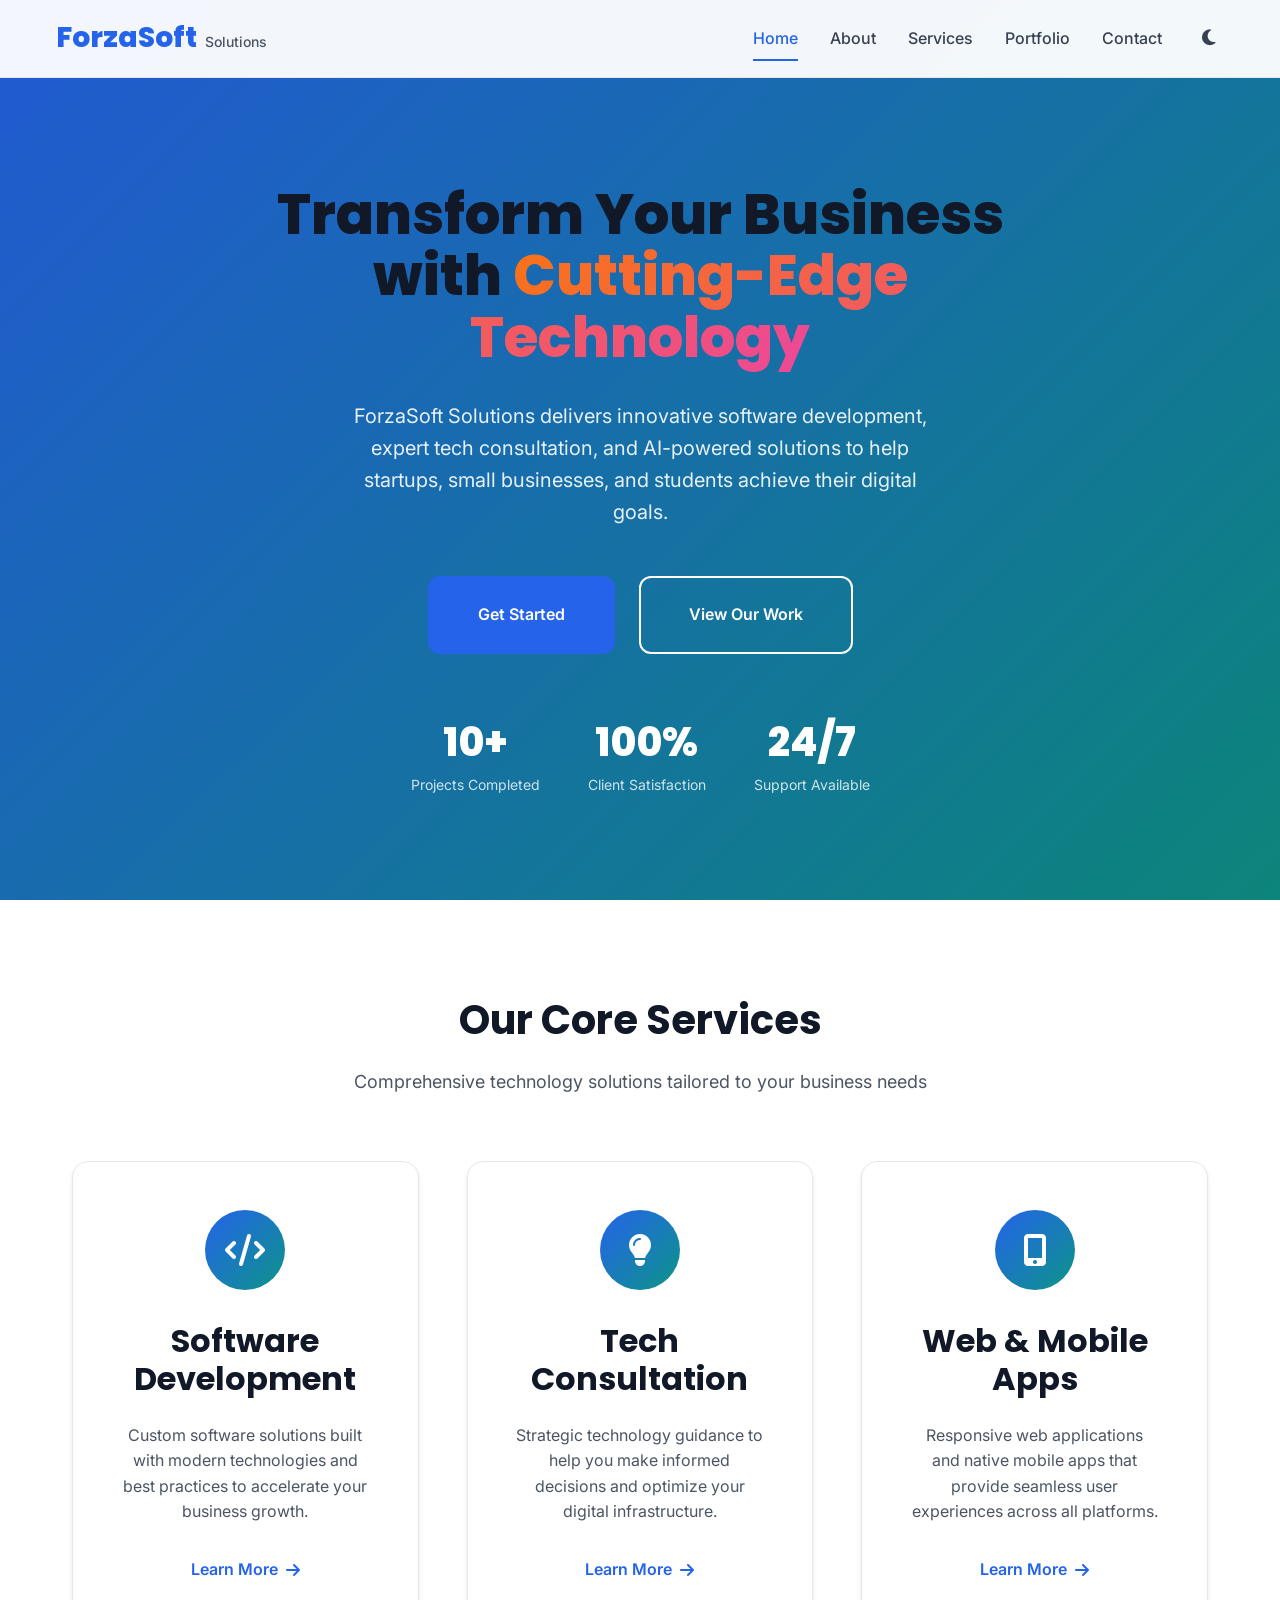
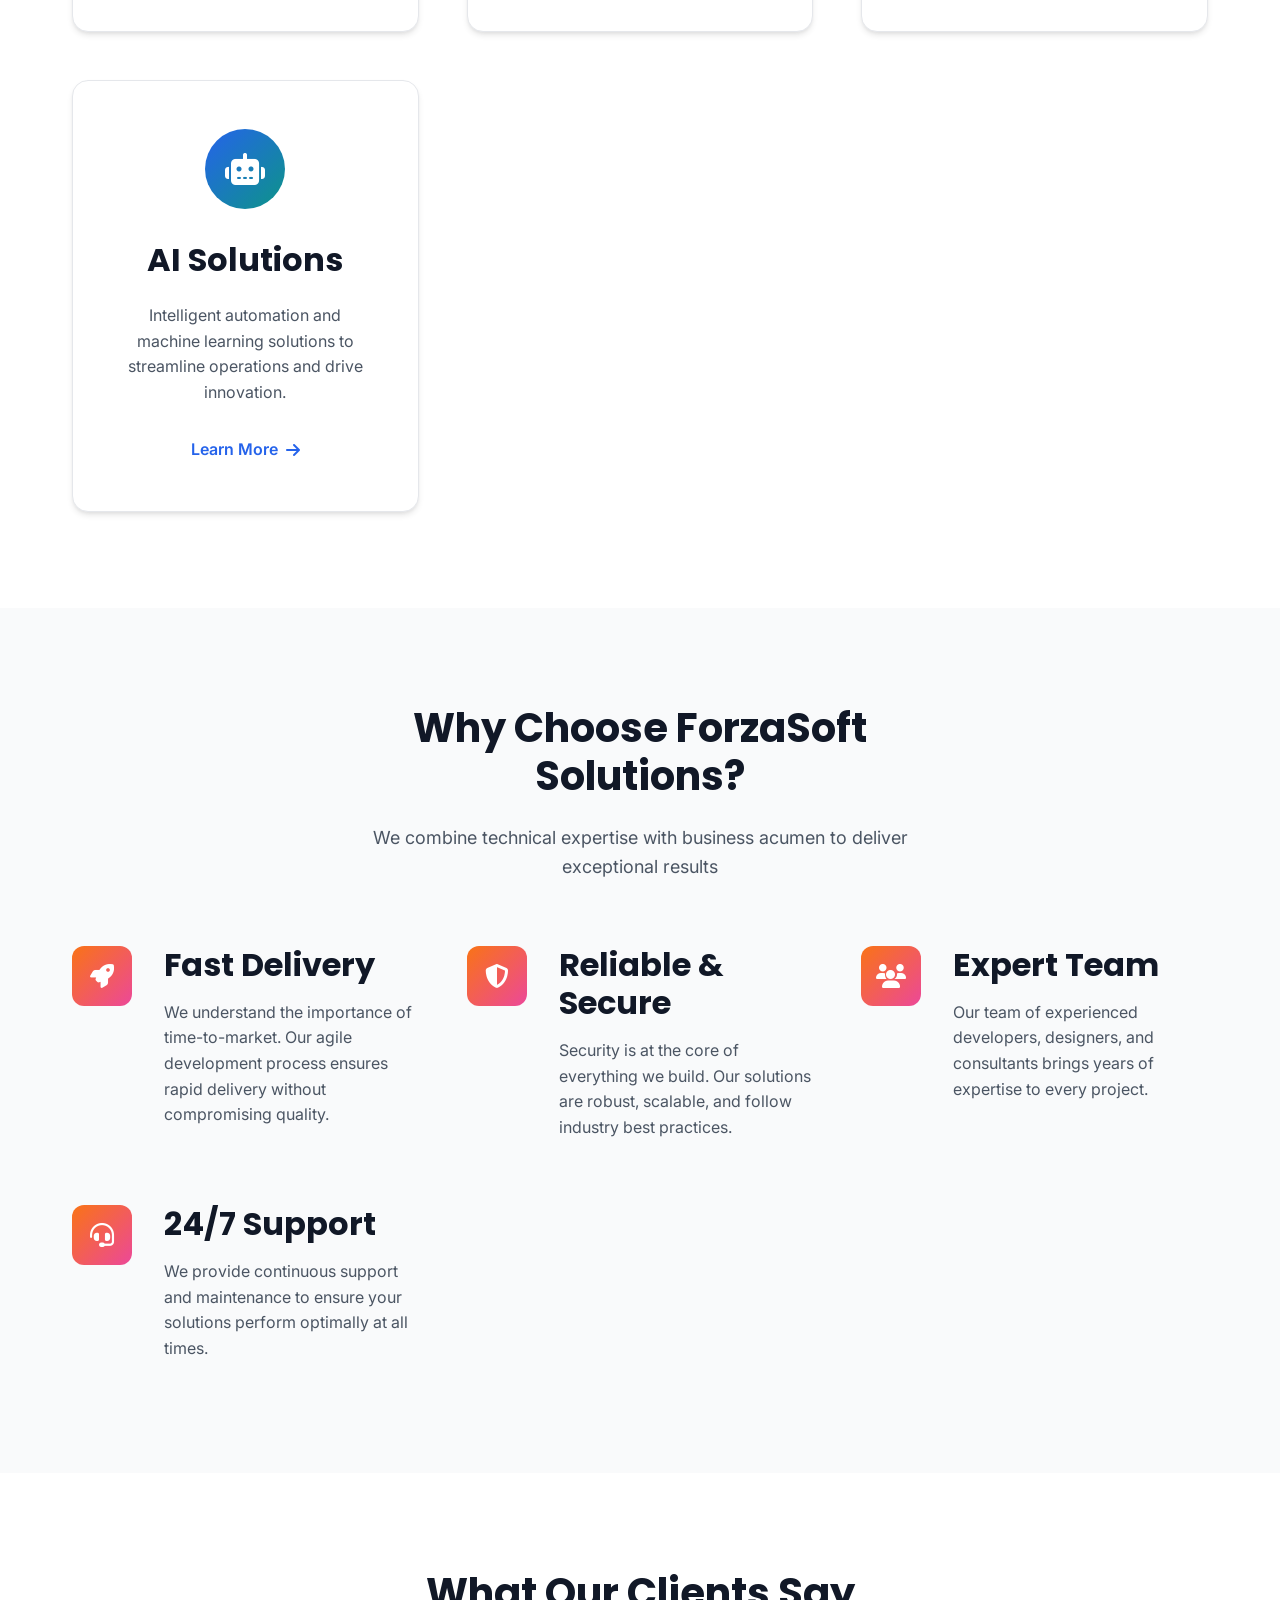
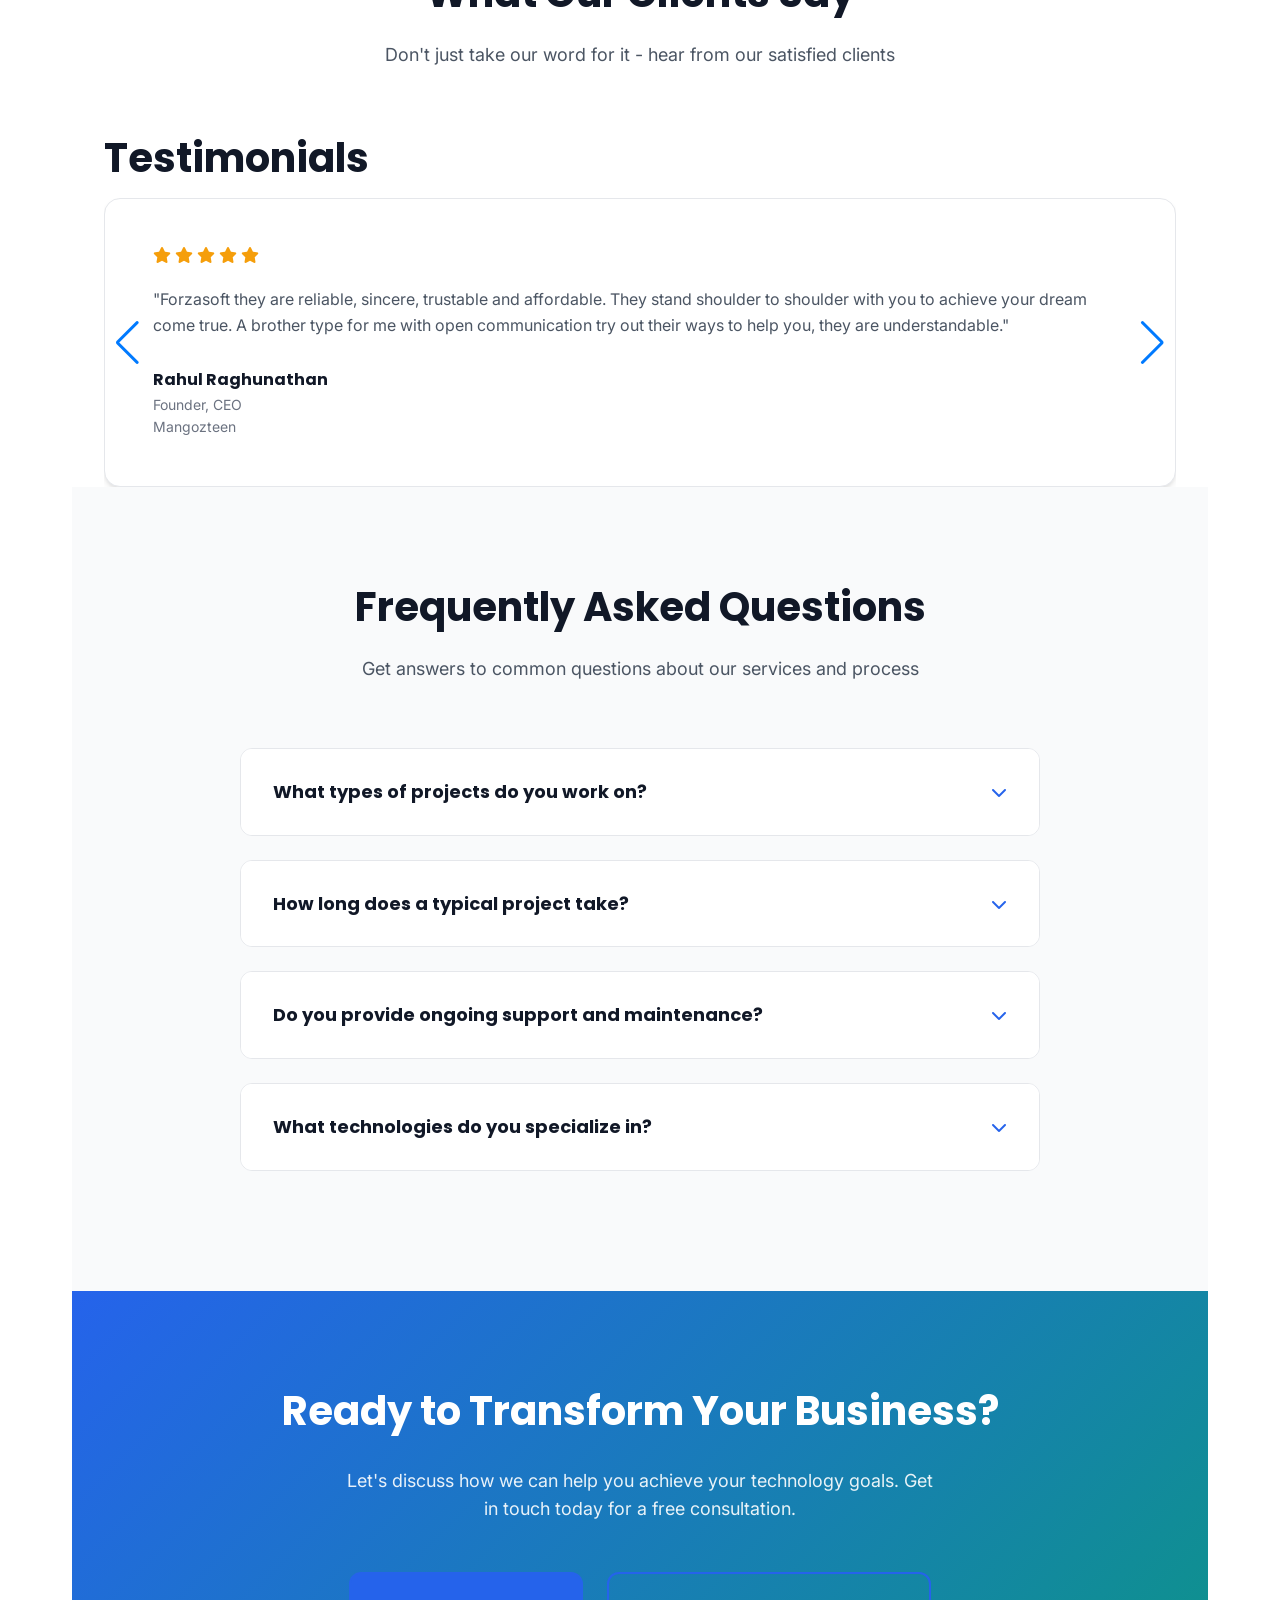
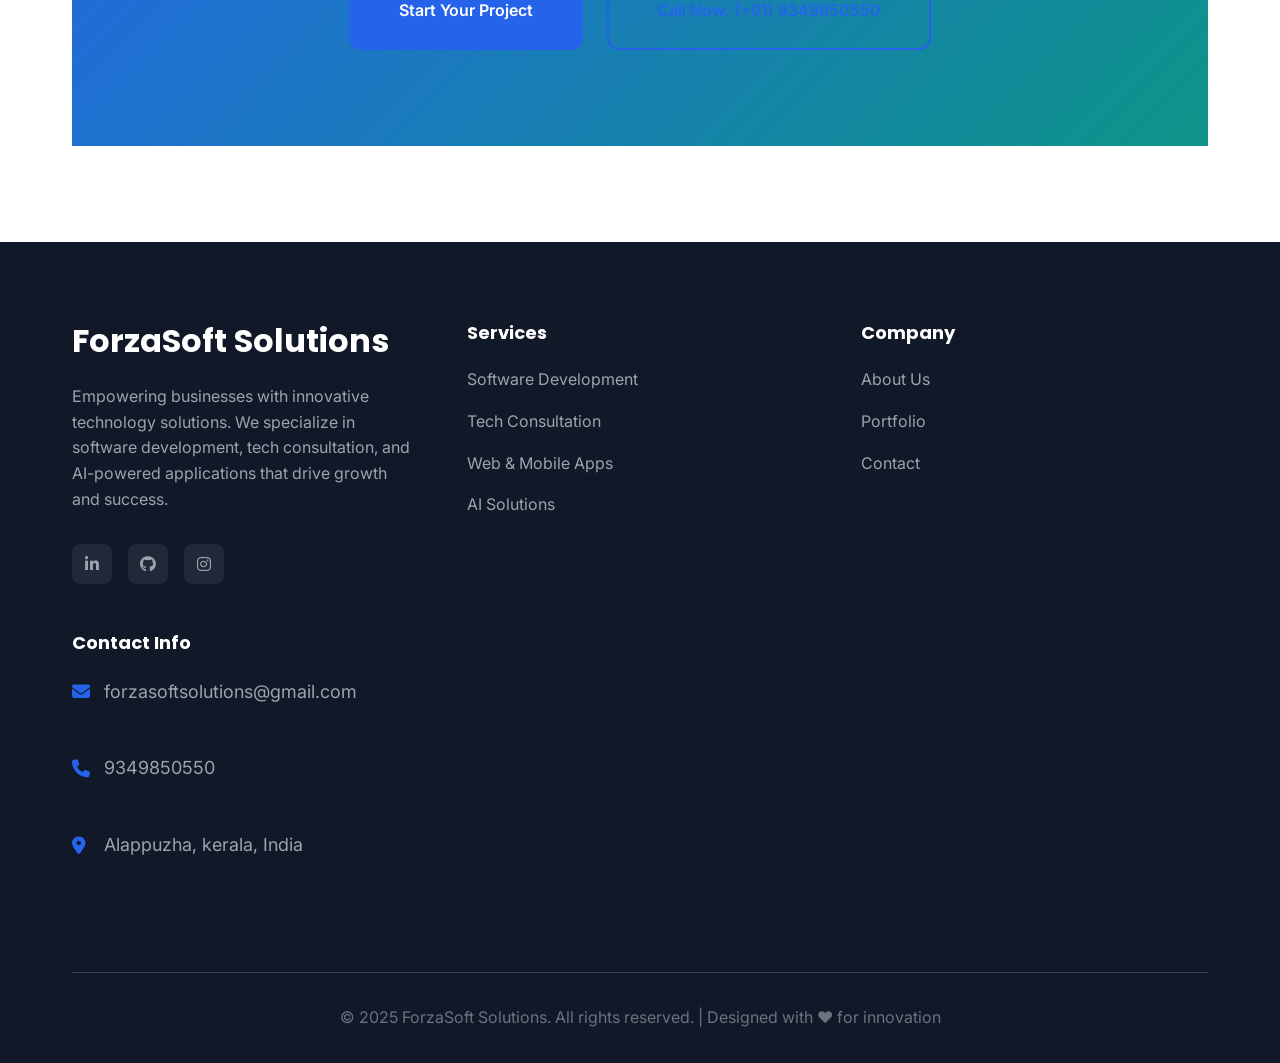
==== commit b2a9884a: "Update index.html" ====
--- a/index.html
+++ b/index.html
@@ -418,7 +418,7 @@
                         <li><a href="about.html">About Us</a></li>
                         <li><a href="portfolio.html">Portfolio</a></li>
                         <li><a href="contact.html">Contact</a></li>
-                        <li><a href="#" onclick="openPrivacyPolicy()">Privacy Policy</a></li>
+                        
                     </ul>
                 </div>
                 <div class="footer-section">
@@ -479,4 +479,5 @@
     }
     </script>
 </body>
-</html>+
+</html>
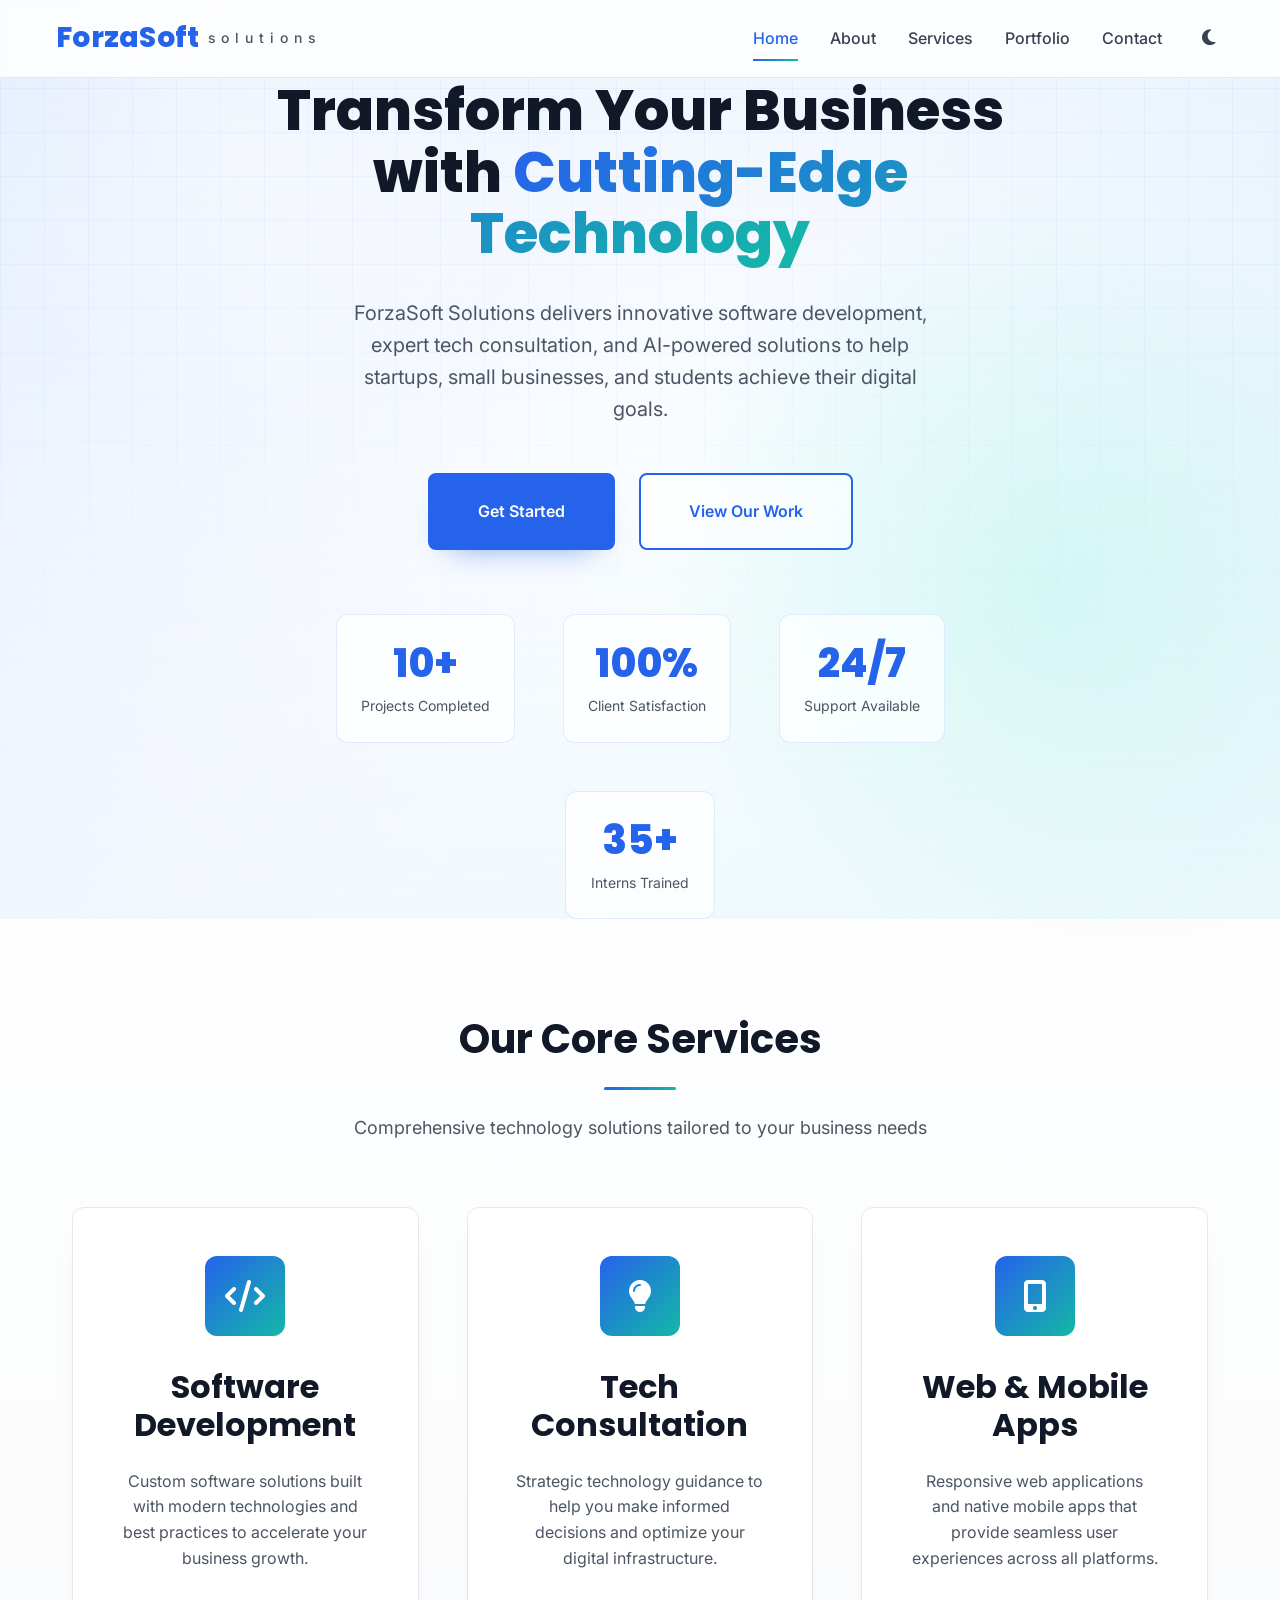
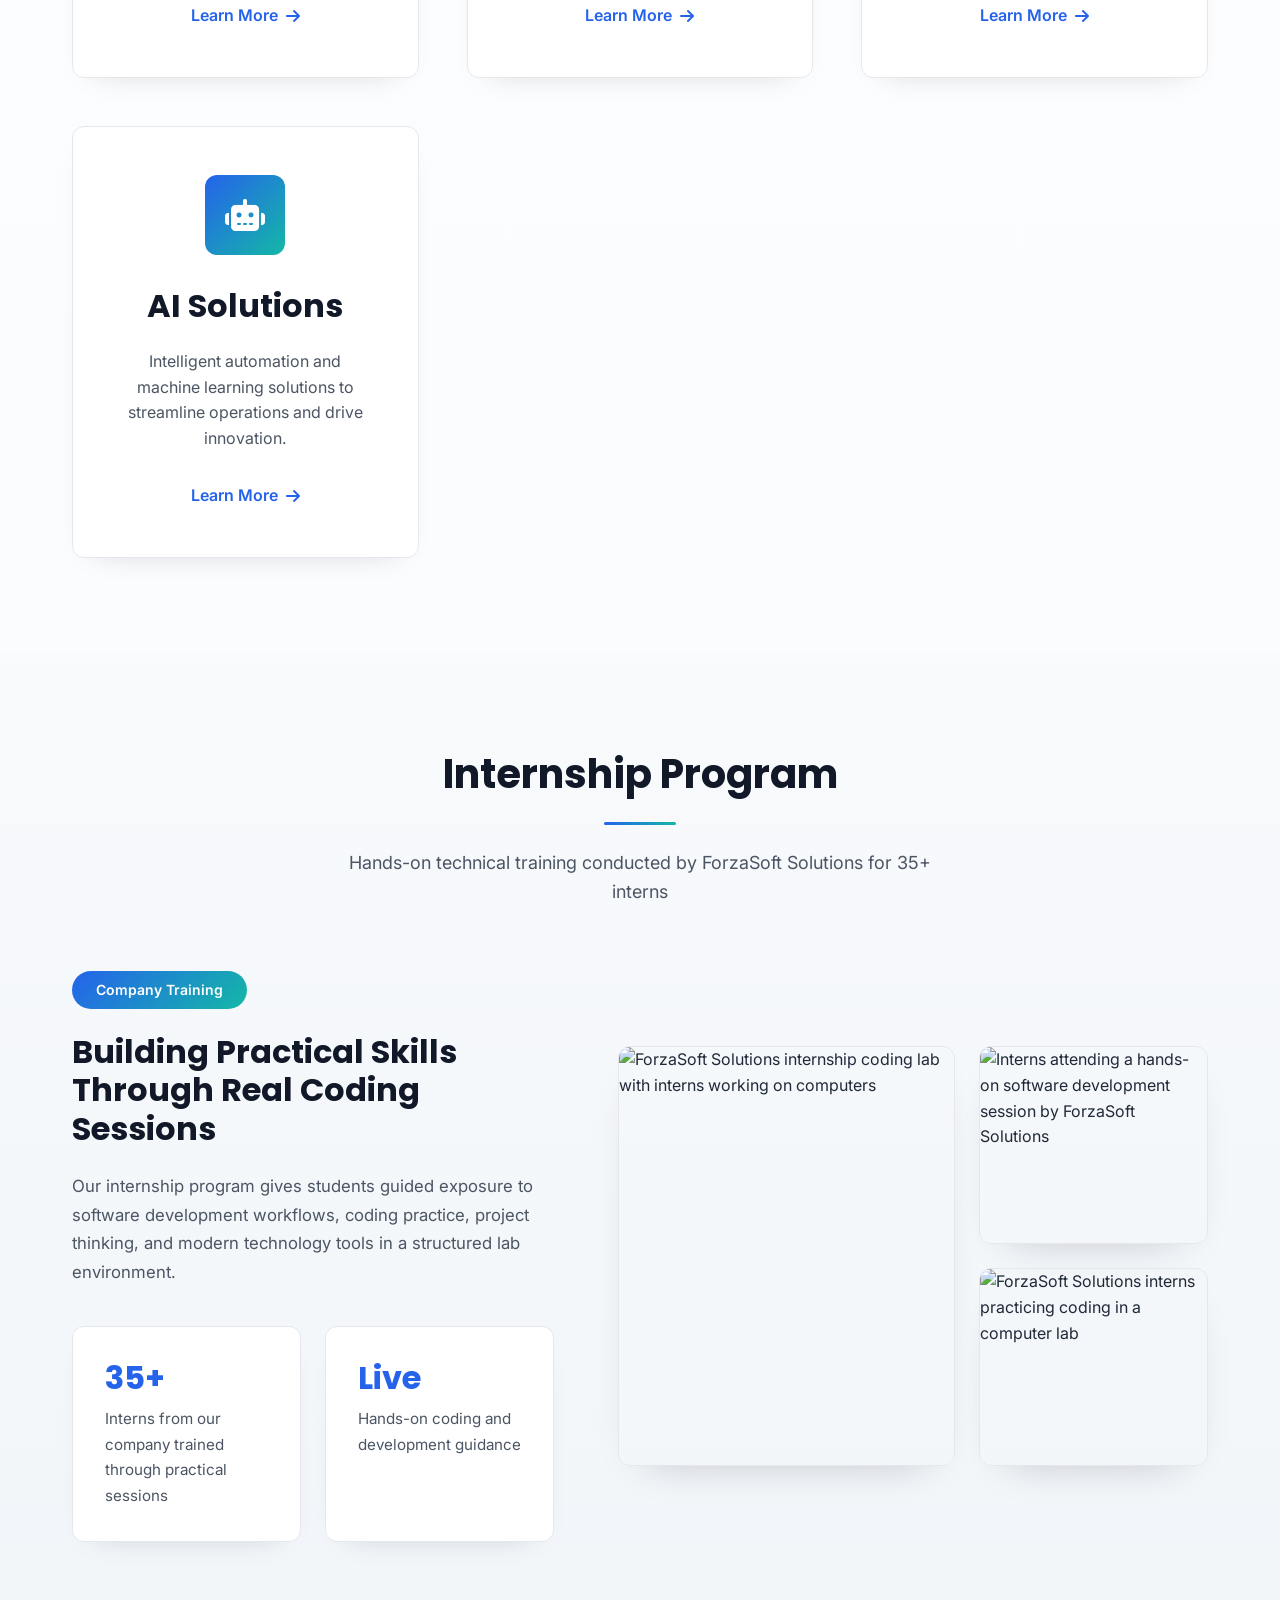
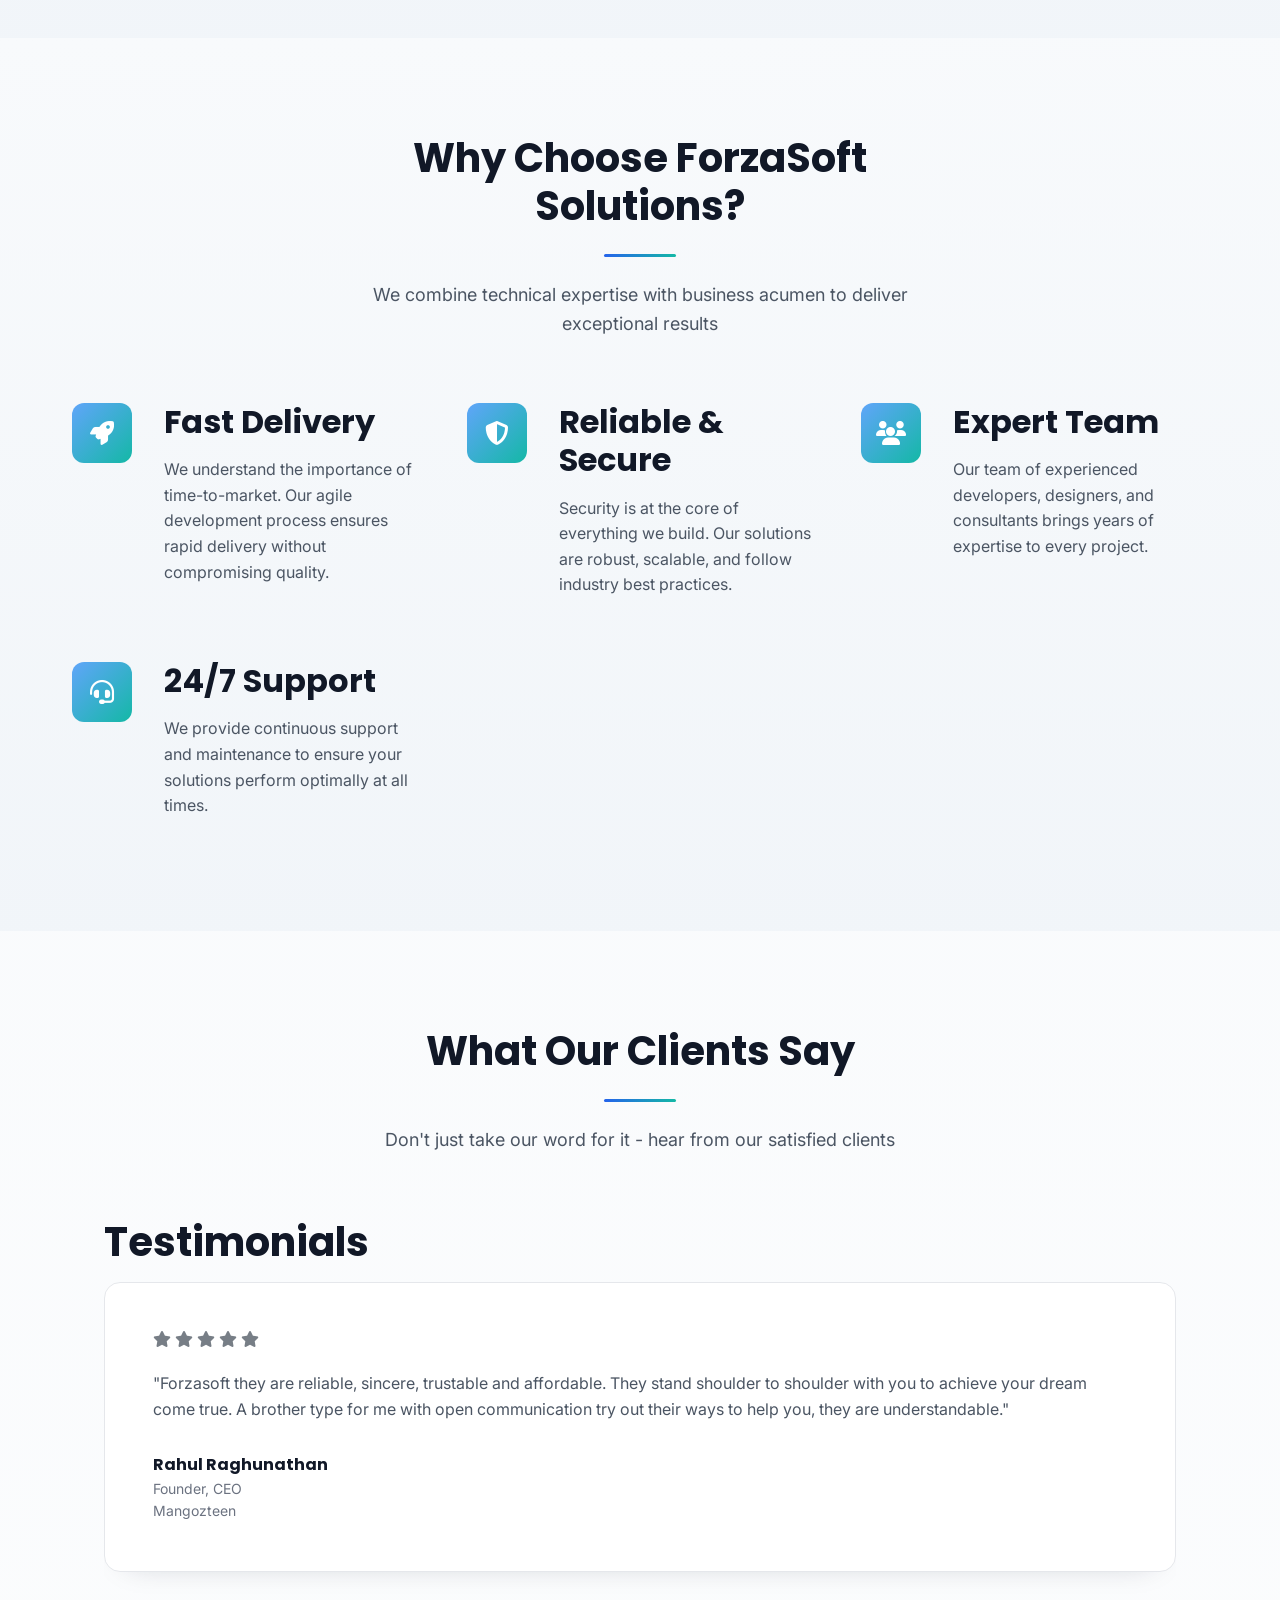
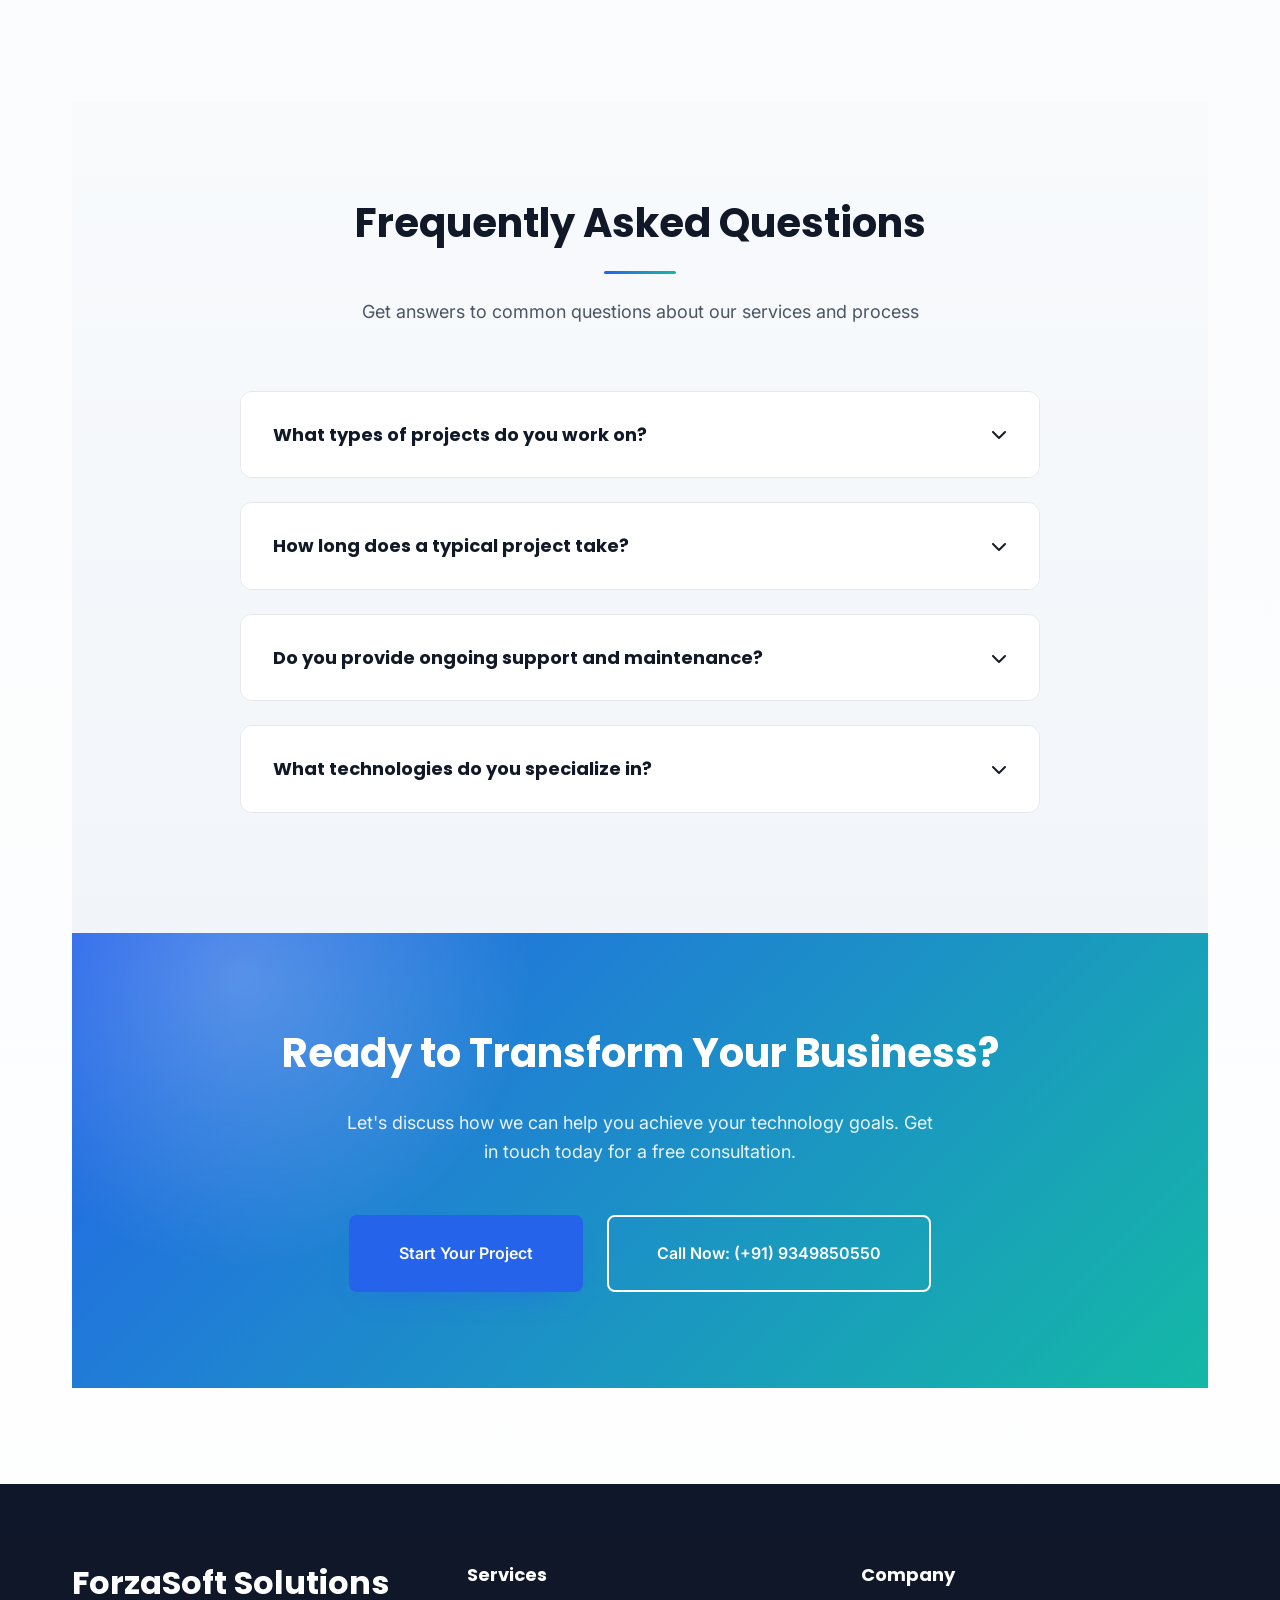
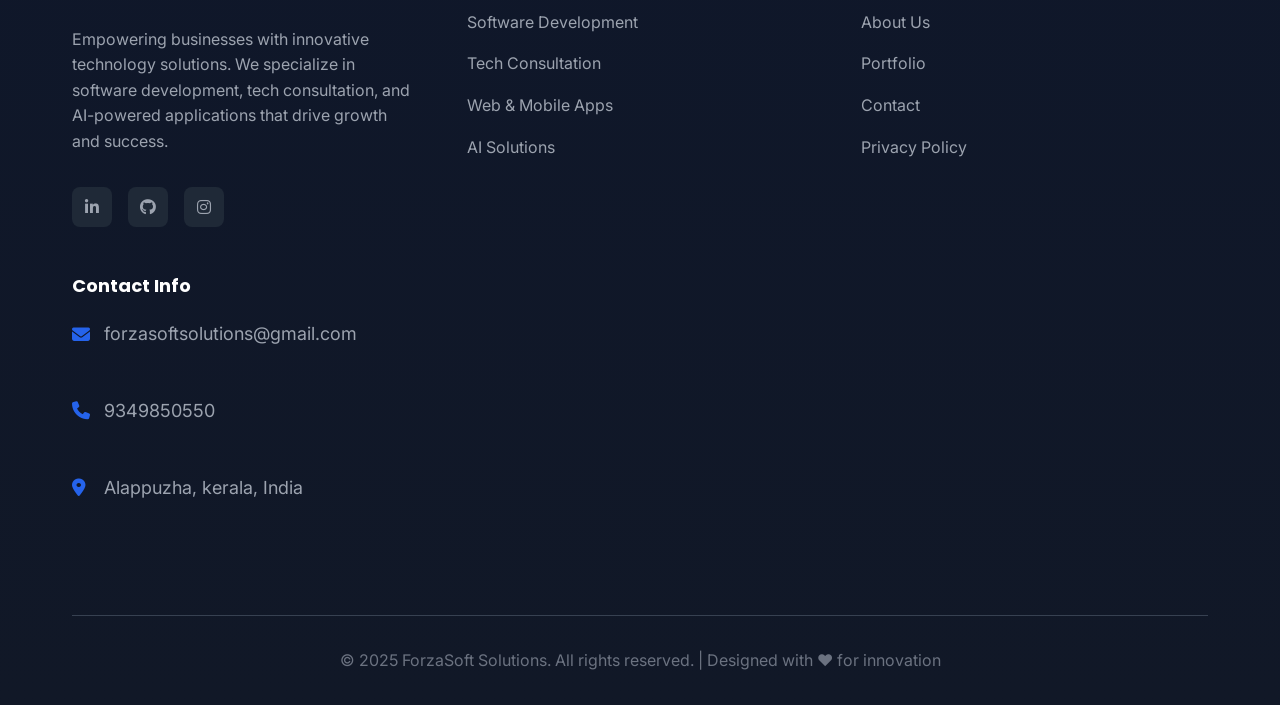
==== commit 4b542e31: "Add files via upload" ====
--- a/index.html
+++ b/index.html
@@ -139,6 +139,10 @@
                             <h3>24/7</h3>
                             <p>Support Available</p>
                         </div>
+                        <div class="stat">
+                            <h3>35+</h3>
+                            <p>Interns Trained</p>
+                        </div>
                     </div>
                 </div>
             </div>
@@ -183,6 +187,38 @@
                         <h3>AI Solutions</h3>
                         <p>Intelligent automation and machine learning solutions to streamline operations and drive innovation.</p>
                         <a href="services.html#ai-solutions" class="service-link">Learn More <i class="fas fa-arrow-right"></i></a>
+                    </div>
+                </div>
+            </div>
+        </section>
+
+        <!-- Internship Program -->
+        <section class="internship-highlight section-padding bg-light">
+            <div class="container">
+                <div class="section-header" data-aos="fade-up">
+                    <h2>Internship Program</h2>
+                    <p>Hands-on technical training conducted by ForzaSoft Solutions for 35+ interns</p>
+                </div>
+                <div class="internship-showcase">
+                    <div class="internship-content" data-aos="fade-right">
+                        <div class="project-badge">Company Training</div>
+                        <h3>Building Practical Skills Through Real Coding Sessions</h3>
+                        <p>Our internship program gives students guided exposure to software development workflows, coding practice, project thinking, and modern technology tools in a structured lab environment.</p>
+                        <div class="internship-metrics">
+                            <div class="internship-metric">
+                                <h4>35+</h4>
+                                <p>Interns from our company trained through practical sessions</p>
+                            </div>
+                            <div class="internship-metric">
+                                <h4>Live</h4>
+                                <p>Hands-on coding and development guidance</p>
+                            </div>
+                        </div>
+                    </div>
+                    <div class="internship-gallery" data-aos="fade-left">
+                        <img class="internship-photo internship-photo-main" src="assets/images/internship-lab-1.jpeg" alt="ForzaSoft Solutions internship coding lab with interns working on computers">
+                        <img class="internship-photo" src="assets/images/internship-lab-2.jpeg" alt="Interns attending a hands-on software development session by ForzaSoft Solutions">
+                        <img class="internship-photo" src="assets/images/internship-lab-3.jpeg" alt="ForzaSoft Solutions interns practicing coding in a computer lab">
                     </div>
                 </div>
             </div>
@@ -283,8 +319,65 @@
                         </div>
                     </div>
                 </div>
-
-            </div>
+                <!-- Testimonial 2 -->
+    <div class="swiper-slide">
+        <div class="testimonial-card">
+            <div class="testimonial-content">
+                <div class="stars">
+                    <i class="fas fa-star"></i>
+                    <i class="fas fa-star"></i>
+                    <i class="fas fa-star"></i>
+                    <i class="fas fa-star"></i>
+                    <i class="fas fa-star"></i>
+                </div>
+
+                <p>
+                    "The 3-week internship was a highly valuable and enjoyable learning experience for us. Rather than feeling like a traditional classroom program, it felt more like a collaborative learning environment where we were encouraged to explore, learn, and grow together.
+
+Our mentors served as guides throughout the internship, providing direction, support, and constructive feedback whenever needed. They helped us build a strong foundation in Python programming and web development by explaining concepts clearly and encouraging us to apply them through practical learning. Whenever we faced challenges or had questions, they patiently guided us toward understanding the solutions rather than simply providing the answers.
+
+This approach helped us develop confidence in our problem-solving abilities and strengthened our technical skills. Most importantly, the internship helped each of us recognize our own unique strengths and potential, making it a truly rewarding experience.
+"
+                </p>
+            </div>
+
+            <div class="testimonial-author">
+                <div class="author-info">
+                    <h4>Aleena Pramod</h4>
+                    <p>Web development Intern</p>
+                </div>
+            </div>
+        </div>
+
+            </div>
+            <!-- Single Real Testimonial Slide -->
+                <div class="swiper-slide">
+                    <div class="testimonial-card">
+                        <div class="testimonial-content">
+                            <div class="stars">
+                                <i class="fas fa-star"></i>
+                                <i class="fas fa-star"></i>
+                                <i class="fas fa-star"></i>
+                                <i class="fas fa-star"></i>
+                                <i class="fas fa-star"></i>
+                            </div>
+
+                            <p>
+                                "I really enjoyed the internship and found it to be a valuable learning experience. The mentors created a supportive environment where we could ask questions, explore new concepts, and learn at our own pace.
+
+Their guidance in Python programming and web development helped me build practical skills and improve my problem-solving abilities. Overall, the internship boosted my confidence and gave me a clearer understanding of my strengths and interests in technology.
+"
+                            </p>
+                        </div>
+
+                        <div class="testimonial-author">
+                            <div class="author-info">
+                                <h4>Anandhakrishnan</h4>
+                                <p>Web development Intern</p>
+                            </div>
+                        </div>
+                    </div>
+                </div>
 
             <!-- Optional arrows -->
             <div class="swiper-button-next"></div>
@@ -418,7 +511,7 @@
                         <li><a href="about.html">About Us</a></li>
                         <li><a href="portfolio.html">Portfolio</a></li>
                         <li><a href="contact.html">Contact</a></li>
-                        
+                        <li><a href="#" onclick="openPrivacyPolicy()">Privacy Policy</a></li>
                     </ul>
                 </div>
                 <div class="footer-section">
@@ -479,5 +572,4 @@
     }
     </script>
 </body>
-
 </html>
--- a/style.css
+++ b/style.css
@@ -1,25 +1,25 @@
 /* CSS Variables for Color Scheme and Theme */
-:root {
-    /* Primary Color Palette */
-    --primary-blue: #2563eb;
-    --primary-blue-light: #3b82f6;
-    --primary-blue-dark: #1d4ed8;
-    
-    /* Secondary Colors */
-    --secondary-teal: #0d9488;
-    --secondary-teal-light: #14b8a6;
-    --secondary-teal-dark: #0f766e;
-    
-    /* Accent Colors */
-    --accent-orange: #f97316;
-    --accent-purple: #7c3aed;
-    --accent-pink: #ec4899;
+:root {
+    /* Primary Color Palette */
+    --primary-blue: #2563eb;
+    --primary-blue-light: #60a5fa;
+    --primary-blue-dark: #1d4ed8;
+    
+    /* Secondary Colors */
+    --secondary-teal: #14b8a6;
+    --secondary-teal-light: #99f6e4;
+    --secondary-teal-dark: #0f766e;
+    
+    /* Accent Colors */
+    --accent-orange: #f59e0b;
+    --accent-purple: #8b5cf6;
+    --accent-pink: #f472b6;
     
     /* Status Colors */
     --success: #10b981;
     --warning: #f59e0b;
     --error: #ef4444;
-    --info: #06b6d4;
+    --info: #0ea5e9;
     
     /* Neutral Colors */
     --white: #ffffff;
@@ -67,11 +67,11 @@
     --radius-full: 9999px;
     
     /* Shadows */
-    --shadow-sm: 0 1px 2px 0 rgba(0, 0, 0, 0.05);
-    --shadow-md: 0 4px 6px -1px rgba(0, 0, 0, 0.1), 0 2px 4px -1px rgba(0, 0, 0, 0.06);
-    --shadow-lg: 0 10px 15px -3px rgba(0, 0, 0, 0.1), 0 4px 6px -2px rgba(0, 0, 0, 0.05);
-    --shadow-xl: 0 20px 25px -5px rgba(0, 0, 0, 0.1), 0 10px 10px -5px rgba(0, 0, 0, 0.04);
-    --shadow-2xl: 0 25px 50px -12px rgba(0, 0, 0, 0.25);
+    --shadow-sm: 0 1px 2px 0 rgba(15, 23, 42, 0.04);
+    --shadow-md: 0 12px 30px -24px rgba(15, 23, 42, 0.28);
+    --shadow-lg: 0 18px 44px -30px rgba(15, 23, 42, 0.32);
+    --shadow-xl: 0 28px 70px -42px rgba(15, 23, 42, 0.38);
+    --shadow-2xl: 0 36px 90px -48px rgba(15, 23, 42, 0.45);
     
     /* Transitions */
     --transition-fast: 0.15s ease-in-out;
@@ -125,15 +125,18 @@
     overflow-x: hidden;
 }
 
-body {
-    font-family: var(--font-primary);
-    font-weight: var(--font-regular);
-    line-height: 1.6;
-    color: var(--gray-800);
-    background-color: var(--white);
-    overflow-x: hidden;
-    transition: color var(--transition-normal), background-color var(--transition-normal);
-}
+body {
+    font-family: var(--font-primary);
+    font-weight: var(--font-regular);
+    line-height: 1.6;
+    color: var(--gray-800);
+    background:
+        radial-gradient(circle at 12% 0%, rgba(96, 165, 250, 0.12), transparent 28rem),
+        radial-gradient(circle at 88% 8%, rgba(20, 184, 166, 0.1), transparent 24rem),
+        linear-gradient(180deg, #ffffff 0%, #f8fafc 48%, #ffffff 100%);
+    overflow-x: hidden;
+    transition: color var(--transition-normal), background-color var(--transition-normal);
+}
 
 /* Typography */
 h1, h2, h3, h4, h5, h6 {
@@ -156,11 +159,11 @@
     color: var(--gray-600);
 }
 
-a {
-    color: var(--primary-blue);
-    text-decoration: none;
-    transition: color var(--transition-fast);
-}
+a {
+    color: var(--primary-blue);
+    text-decoration: none;
+    transition: color var(--transition-fast);
+}
 
 a:hover {
     color: var(--primary-blue-dark);
@@ -191,18 +194,20 @@
 }
 
 /* Background Utilities */
-.bg-light {
-    background-color: var(--gray-50);
-}
+.bg-light {
+    background:
+        linear-gradient(180deg, rgba(248, 250, 252, 0.98), rgba(241, 245, 249, 0.98)),
+        radial-gradient(circle at 85% 10%, rgba(96, 165, 250, 0.12), transparent 22rem);
+}
 
 /* Loading Screen */
-#loading-screen {
+#loading-screen {
     position: fixed;
     top: 0;
     left: 0;
     width: 100%;
     height: 100%;
-    background: linear-gradient(135deg, var(--primary-blue), var(--secondary-teal));
+    background: linear-gradient(135deg, #2563eb, #14b8a6);
     z-index: 9999;
     display: flex;
     align-items: center;
@@ -267,22 +272,22 @@
 }
 
 /* Navigation */
-.navbar {
+.navbar {
     position: fixed;
     top: 0;
     left: 0;
     width: 100%;
-    background: rgba(255, 255, 255, 0.95);
-    backdrop-filter: blur(10px);
-    border-bottom: 1px solid var(--gray-200);
+    background: rgba(255, 255, 255, 0.86);
+    backdrop-filter: blur(18px);
+    border-bottom: 1px solid var(--gray-200);
     z-index: var(--z-sticky);
     transition: all var(--transition-normal);
 }
 
-.navbar.scrolled {
-    background: var(--white);
-    box-shadow: var(--shadow-md);
-}
+.navbar.scrolled {
+    background: rgba(255, 255, 255, 0.96);
+    box-shadow: 0 18px 42px -34px rgba(0, 0, 0, 0.65);
+}
 
 .nav-container {
     max-width: 1200px;
@@ -294,25 +299,28 @@
     min-height: 70px;
 }
 
-.nav-brand a {
-    display: flex;
-    align-items: baseline;
-    gap: var(--space-1);
-    text-decoration: none;
-}
-
-.logo {
-    font-family: var(--font-heading);
-    font-size: 1.75rem;
-    font-weight: var(--font-extrabold);
-    color: var(--primary-blue);
-}
-
-.logo-subtitle {
-    font-size: 0.875rem;
-    font-weight: var(--font-medium);
-    color: var(--gray-600);
-}
+.nav-brand a {
+    display: flex;
+    align-items: center;
+    gap: var(--space-1);
+    text-decoration: none;
+}
+
+.logo {
+    font-family: var(--font-heading);
+    font-size: 1.75rem;
+    font-weight: var(--font-extrabold);
+    color: var(--primary-blue);
+    letter-spacing: 0.01em;
+}
+
+.logo-subtitle {
+    font-size: 0.875rem;
+    font-weight: var(--font-medium);
+    color: var(--gray-600);
+    letter-spacing: 0.42em;
+    text-transform: lowercase;
+}
 
 .nav-menu {
     display: flex;
@@ -329,19 +337,19 @@
     transition: color var(--transition-fast);
 }
 
-.nav-link:hover,
-.nav-link.active {
-    color: var(--primary-blue);
-}
-
-.nav-link::after {
+.nav-link:hover,
+.nav-link.active {
+    color: var(--primary-blue);
+}
+
+.nav-link::after {
     content: '';
     position: absolute;
     bottom: -2px;
     left: 0;
     width: 0;
     height: 2px;
-    background: var(--primary-blue);
+    background: linear-gradient(90deg, var(--primary-blue), var(--secondary-teal));
     transition: width var(--transition-fast);
 }
 
@@ -361,10 +369,11 @@
     transition: all var(--transition-fast);
 }
 
-.theme-toggle:hover {
-    color: var(--primary-blue);
-    background: var(--gray-100);
-}
+.theme-toggle:hover {
+    color: var(--primary-blue);
+    background: var(--gray-100);
+    box-shadow: inset 0 0 0 1px var(--gray-200);
+}
 
 .nav-toggle {
     display: none;
@@ -422,60 +431,78 @@
 }
 
 /* Hero Section */
-.hero {
+.hero {
     position: relative;
     min-height: 100vh;
     display: flex;
     align-items: center;
-    overflow: hidden;
-}
-
-.hero-background {
+    overflow: hidden;
+    isolation: isolate;
+}
+
+.hero-background {
     position: absolute;
     top: 0;
     left: 0;
     width: 100%;
     height: 100%;
-    background: linear-gradient(135deg, var(--primary-blue) 0%, var(--secondary-teal) 100%);
-    z-index: -2;
-}
-
-.hero-overlay {
+    background:
+        radial-gradient(circle at 20% 16%, rgba(255, 255, 255, 0.72), transparent 18rem),
+        radial-gradient(circle at 82% 64%, rgba(153, 246, 228, 0.48), transparent 24rem),
+        linear-gradient(135deg, #eef6ff 0%, #f8fbff 46%, #e7fff9 100%);
+    z-index: -2;
+}
+
+.hero-background::after {
+    content: '';
+    position: absolute;
+    inset: 0;
+    background-image:
+        linear-gradient(rgba(37, 99, 235, 0.06) 1px, transparent 1px),
+        linear-gradient(90deg, rgba(37, 99, 235, 0.06) 1px, transparent 1px);
+    background-size: 44px 44px;
+    mask-image: linear-gradient(to bottom, rgba(0, 0, 0, 0.9), transparent 85%);
+}
+
+.hero-overlay {
     position: absolute;
     top: 0;
     left: 0;
     width: 100%;
     height: 100%;
-    background: rgba(0, 0, 0, 0.1);
+    background:
+        linear-gradient(180deg, rgba(255, 255, 255, 0.18), rgba(255, 255, 255, 0.42)),
+        radial-gradient(circle at center, transparent 0%, rgba(37, 99, 235, 0.08) 100%);
     z-index: -1;
 }
 
-.hero-content {
-    text-align: center;
-    color: var(--white);
+.hero-content {
+    text-align: center;
+    color: var(--gray-900);
     max-width: 800px;
     margin: 0 auto;
     padding-top: var(--space-10);
 }
 
-.hero-title {
+.hero-title {
     font-size: 3.5rem;
     font-weight: var(--font-extrabold);
     margin-bottom: var(--space-4);
-    line-height: 1.1;
-}
-
-.text-gradient {
-    background: linear-gradient(135deg, var(--accent-orange), var(--accent-pink));
+    line-height: 1.1;
+    letter-spacing: 0;
+}
+
+.text-gradient {
+    background: linear-gradient(135deg, var(--primary-blue), var(--secondary-teal));
     -webkit-background-clip: text;
     -webkit-text-fill-color: transparent;
     background-clip: text;
 }
 
-.hero-description {
+.hero-description {
     font-size: 1.25rem;
     margin-bottom: var(--space-6);
-    color: rgba(255, 255, 255, 0.9);
+    color: var(--gray-600);
     max-width: 600px;
     margin-left: auto;
     margin-right: auto;
@@ -489,26 +516,32 @@
     flex-wrap: wrap;
 }
 
-.hero-stats {
+.hero-stats {
     display: flex;
     justify-content: center;
     gap: var(--space-6);
-    flex-wrap: wrap;
-}
-
-.stat {
-    text-align: center;
-}
-
-.stat h3 {
-    font-size: 2.5rem;
-    font-weight: var(--font-extrabold);
-    color: var(--white);
-    margin-bottom: var(--space-1);
-}
-
-.stat p {
-    color: rgba(255, 255, 255, 0.8);
+    flex-wrap: wrap;
+}
+
+.stat {
+    text-align: center;
+    min-width: 150px;
+    padding: var(--space-3);
+    border: 1px solid rgba(37, 99, 235, 0.12);
+    border-radius: var(--radius-lg);
+    background: rgba(255, 255, 255, 0.72);
+    backdrop-filter: blur(12px);
+}
+
+.stat h3 {
+    font-size: 2.5rem;
+    font-weight: var(--font-extrabold);
+    color: var(--primary-blue);
+    margin-bottom: var(--space-1);
+}
+
+.stat p {
+    color: var(--gray-600);
     font-size: 0.875rem;
     margin: 0;
 }
@@ -534,7 +567,7 @@
 }
 
 /* Buttons */
-.btn {
+.btn {
     display: inline-flex;
     align-items: center;
     justify-content: center;
@@ -544,50 +577,73 @@
     font-weight: var(--font-semibold);
     text-decoration: none;
     border: 2px solid transparent;
-    border-radius: var(--radius-lg);
+    border-radius: var(--radius-md);
     cursor: pointer;
     transition: all var(--transition-fast);
     text-align: center;
     min-width: 120px;
 }
 
-.btn-primary {
-    background: var(--primary-blue);
-    color: var(--white);
-    border-color: var(--primary-blue);
-}
-
-.btn-primary:hover {
-    background: var(--primary-blue-dark);
-    border-color: var(--primary-blue-dark);
+.btn-primary {
+    background: var(--primary-blue);
+    color: var(--white);
+    border-color: var(--primary-blue);
+    box-shadow: 0 16px 32px -22px rgba(37, 99, 235, 0.75);
+}
+
+.btn-primary:hover {
+    background: var(--primary-blue-dark);
+    border-color: var(--primary-blue-dark);
     color: var(--white);
     transform: translateY(-2px);
     box-shadow: var(--shadow-lg);
 }
 
-.btn-outline {
-    background: transparent;
+.btn-outline {
+    background: transparent;
     color: var(--white);
     border-color: var(--white);
 }
 
-.btn-outline:hover {
-    background: var(--white);
-    color: var(--primary-blue);
-    transform: translateY(-2px);
-    box-shadow: var(--shadow-lg);
-}
+.btn-outline:hover {
+    background: var(--white);
+    color: var(--primary-blue);
+    transform: translateY(-2px);
+    box-shadow: var(--shadow-lg);
+}
+
+.hero .btn-outline {
+    color: var(--primary-blue);
+    border-color: var(--primary-blue);
+    background: rgba(255, 255, 255, 0.64);
+}
+
+.hero .btn-outline:hover {
+    background: var(--primary-blue);
+    color: var(--white);
+}
 
 /* On non-hero sections */
-.section-padding .btn-outline {
-    color: var(--primary-blue);
-    border-color: var(--primary-blue);
-}
-
-.section-padding .btn-outline:hover {
-    background: var(--primary-blue);
-    color: var(--white);
-}
+.section-padding .btn-outline {
+    color: var(--primary-blue);
+    border-color: var(--primary-blue);
+}
+
+.section-padding .btn-outline:hover {
+    background: var(--primary-blue);
+    color: var(--white);
+}
+
+.cta .btn-outline {
+    color: var(--white);
+    border-color: var(--white);
+    background: transparent;
+}
+
+.cta .btn-outline:hover {
+    background: var(--white);
+    color: var(--primary-blue);
+}
 
 /* Section Headers */
 .section-header {
@@ -596,9 +652,20 @@
     margin: 0 auto var(--space-8);
 }
 
-.section-header h2 {
-    margin-bottom: var(--space-3);
-}
+.section-header h2 {
+    margin-bottom: var(--space-3);
+    position: relative;
+}
+
+.section-header h2::after {
+    content: '';
+    display: block;
+    width: 72px;
+    height: 3px;
+    margin: var(--space-3) auto 0;
+    border-radius: var(--radius-full);
+    background: linear-gradient(90deg, var(--primary-blue), var(--secondary-teal));
+}
 
 .section-header p {
     font-size: 1.125rem;
@@ -612,27 +679,69 @@
     gap: var(--space-6);
 }
 
-.service-card {
-    background: var(--white);
+.service-card {
+    background: var(--white);
     padding: var(--space-6);
-    border-radius: var(--radius-xl);
-    box-shadow: var(--shadow-md);
+    border-radius: var(--radius-lg);
+    box-shadow: var(--shadow-md);
     text-align: center;
     transition: all var(--transition-normal);
-    border: 1px solid var(--gray-200);
-}
-
-.service-card:hover {
+    border: 1px solid var(--gray-200);
+    position: relative;
+    overflow: hidden;
+}
+
+.service-card::before,
+.testimonial-card::before,
+.mission-card::before,
+.vision-card::before,
+.value-item::before,
+.consultation-item::before,
+.app-type::before,
+.ai-solution::before,
+.pricing-card::before,
+.stat-card::before,
+.project-card::before,
+.tech-category::before,
+.contact-form-container::before {
+    content: '';
+    position: absolute;
+    top: 0;
+    left: 0;
+    right: 0;
+    height: 3px;
+    background: linear-gradient(90deg, var(--primary-blue), var(--secondary-teal));
+    opacity: 0;
+    transition: opacity var(--transition-fast);
+}
+
+.service-card:hover {
     transform: translateY(-8px);
     box-shadow: var(--shadow-xl);
-    border-color: var(--primary-blue);
-}
-
-.service-icon {
+    border-color: var(--gray-400);
+}
+
+.service-card:hover::before,
+.testimonial-card:hover::before,
+.mission-card:hover::before,
+.vision-card:hover::before,
+.value-item:hover::before,
+.consultation-item:hover::before,
+.app-type:hover::before,
+.ai-solution:hover::before,
+.pricing-card:hover::before,
+.stat-card:hover::before,
+.project-card:hover::before,
+.tech-category:hover::before,
+.contact-form-container:hover::before {
+    opacity: 1;
+}
+
+.service-icon {
     width: 80px;
     height: 80px;
-    background: linear-gradient(135deg, var(--primary-blue), var(--secondary-teal));
-    border-radius: var(--radius-full);
+    background: linear-gradient(135deg, var(--primary-blue), var(--secondary-teal));
+    border-radius: var(--radius-lg);
     display: flex;
     align-items: center;
     justify-content: center;
@@ -660,12 +769,76 @@
     transition: gap var(--transition-fast);
 }
 
-.service-link:hover {
-    gap: var(--space-2);
-}
-
-/* Features Grid */
-.features-grid {
+.service-link:hover {
+    gap: var(--space-2);
+}
+
+/* Internship Highlight */
+.internship-showcase {
+    display: grid;
+    grid-template-columns: 0.9fr 1.1fr;
+    gap: var(--space-8);
+    align-items: center;
+}
+
+.internship-content h3 {
+    margin-bottom: var(--space-3);
+}
+
+.internship-content p {
+    font-size: 1.05rem;
+    line-height: 1.7;
+}
+
+.internship-metrics {
+    display: grid;
+    grid-template-columns: repeat(2, minmax(0, 1fr));
+    gap: var(--space-3);
+    margin-top: var(--space-5);
+}
+
+.internship-metric {
+    background: var(--white);
+    border: 1px solid var(--gray-200);
+    border-radius: var(--radius-lg);
+    padding: var(--space-4);
+    box-shadow: var(--shadow-md);
+}
+
+.internship-metric h4 {
+    color: var(--primary-blue);
+    font-size: 2rem;
+    margin-bottom: var(--space-1);
+}
+
+.internship-metric p {
+    margin: 0;
+    font-size: 0.95rem;
+}
+
+.internship-gallery {
+    display: grid;
+    grid-template-columns: 1.25fr 0.85fr;
+    gap: var(--space-3);
+}
+
+.internship-photo {
+    width: 100%;
+    height: 100%;
+    min-height: 190px;
+    object-fit: cover;
+    border-radius: var(--radius-lg);
+    box-shadow: var(--shadow-lg);
+    border: 1px solid var(--gray-200);
+}
+
+.internship-photo-main {
+    grid-row: span 2;
+    min-height: 420px;
+}
+
+/* Features Grid */
+.features-grid {
     display: grid;
     grid-template-columns: repeat(auto-fit, minmax(300px, 1fr));
     gap: var(--space-6);
@@ -677,10 +850,10 @@
     align-items: flex-start;
 }
 
-.feature-icon {
+.feature-icon {
     width: 60px;
     height: 60px;
-    background: linear-gradient(135deg, var(--accent-orange), var(--accent-pink));
+    background: linear-gradient(135deg, var(--primary-blue-light), var(--secondary-teal));
     border-radius: var(--radius-lg);
     display: flex;
     align-items: center;
@@ -701,14 +874,16 @@
     gap: var(--space-6);
 }
 
-.testimonial-card {
+.testimonial-card {
     background: var(--white);
     padding: var(--space-6);
     border-radius: var(--radius-xl);
     box-shadow: var(--shadow-md);
-    border: 1px solid var(--gray-200);
-    transition: all var(--transition-normal);
-}
+    border: 1px solid var(--gray-200);
+    transition: all var(--transition-normal);
+    position: relative;
+    overflow: hidden;
+}
 
 .testimonial-card:hover {
     transform: translateY(-4px);
@@ -719,12 +894,12 @@
     margin-bottom: var(--space-4);
 }
 
-.stars {
+.stars {
     display: flex;
     gap: 4px;
     margin-bottom: var(--space-3);
-    color: var(--warning);
-}
+    color: #777e86;
+}
 
 .testimonial-author {
     display: flex;
@@ -772,8 +947,8 @@
     transition: all var(--transition-normal);
 }
 
-.faq-item:hover {
-    border-color: var(--primary-blue);
+.faq-item:hover {
+    border-color: var(--gray-400);
     box-shadow: var(--shadow-md);
 }
 
@@ -797,8 +972,8 @@
     color: var(--gray-900);
 }
 
-.faq-question i {
-    color: var(--primary-blue);
+.faq-question i {
+    color: var(--gray-900);
     transition: transform var(--transition-fast);
 }
 
@@ -825,8 +1000,10 @@
 }
 
 /* CTA Section */
-.cta {
-    background: linear-gradient(135deg, var(--primary-blue), var(--secondary-teal));
+.cta {
+    background:
+        radial-gradient(circle at 15% 10%, rgba(255, 255, 255, 0.24), transparent 18rem),
+        linear-gradient(135deg, var(--primary-blue), var(--secondary-teal));
     color: var(--white);
     text-align: center;
 }
@@ -853,8 +1030,8 @@
 }
 
 /* Footer */
-.footer {
-    background: var(--gray-900);
+.footer {
+    background: linear-gradient(180deg, #0f172a, #111827);
     color: var(--gray-300);
     padding: var(--space-10) 0 var(--space-4);
 }
@@ -930,8 +1107,8 @@
     transition: all var(--transition-fast);
 }
 
-.social-links a:hover {
-    background: var(--primary-blue);
+.social-links a:hover {
+    background: var(--primary-blue);
     color: var(--white);
     transform: translateY(-2px);
 }
@@ -948,13 +1125,13 @@
 }
 
 /* Back to Top Button */
-.back-to-top {
+.back-to-top {
     position: fixed;
     bottom: var(--space-4);
     right: var(--space-4);
     width: 50px;
     height: 50px;
-    background: var(--primary-blue);
+    background: var(--primary-blue);
     color: var(--white);
     border: none;
     border-radius: var(--radius-full);
@@ -974,15 +1151,17 @@
     visibility: visible;
 }
 
-.back-to-top:hover {
-    background: var(--primary-blue-dark);
+.back-to-top:hover {
+    background: var(--primary-blue-dark);
     transform: translateY(-2px);
     box-shadow: var(--shadow-lg);
 }
 
 /* Page Header */
-.page-header {
-    background: linear-gradient(135deg, var(--primary-blue), var(--secondary-teal));
+.page-header {
+    background:
+        radial-gradient(circle at 20% 0%, rgba(255, 255, 255, 0.24), transparent 20rem),
+        linear-gradient(135deg, var(--primary-blue), var(--secondary-teal));
     color: var(--white);
     padding: var(--space-12) 0 var(--space-8);
     margin-top: 70px;
@@ -1066,9 +1245,9 @@
     text-align: center;
 }
 
-.stat-item h3 {
+.stat-item h3 {
     font-size: 2rem;
-    color: var(--primary-blue);
+    color: var(--gray-900);
     margin-bottom: var(--space-1);
 }
 
@@ -1091,29 +1270,31 @@
     gap: var(--space-6);
 }
 
-.mission-card,
-.vision-card {
+.mission-card,
+.vision-card {
     background: var(--white);
     padding: var(--space-6);
     border-radius: var(--radius-xl);
     box-shadow: var(--shadow-md);
     text-align: center;
-    border: 1px solid var(--gray-200);
-    transition: all var(--transition-normal);
-}
+    border: 1px solid var(--gray-200);
+    transition: all var(--transition-normal);
+    position: relative;
+    overflow: hidden;
+}
 
 .mission-card:hover,
 .vision-card:hover {
     transform: translateY(-4px);
     box-shadow: var(--shadow-lg);
-    border-color: var(--primary-blue);
-}
-
-.card-icon {
+    border-color: var(--gray-400);
+}
+
+.card-icon {
     width: 80px;
     height: 80px;
-    background: linear-gradient(135deg, var(--primary-blue), var(--secondary-teal));
-    border-radius: var(--radius-full);
+    background: linear-gradient(135deg, var(--primary-blue), var(--secondary-teal));
+    border-radius: var(--radius-lg);
     display: flex;
     align-items: center;
     justify-content: center;
@@ -1128,26 +1309,28 @@
     gap: var(--space-6);
 }
 
-.value-item {
+.value-item {
     background: var(--white);
     padding: var(--space-5);
     border-radius: var(--radius-lg);
     box-shadow: var(--shadow-md);
     text-align: center;
     border: 1px solid var(--gray-200);
-    transition: all var(--transition-normal);
-}
+    transition: all var(--transition-normal);
+    position: relative;
+    overflow: hidden;
+}
 
 .value-item:hover {
     transform: translateY(-4px);
     box-shadow: var(--shadow-lg);
-    border-color: var(--primary-blue);
-}
-
-.value-icon {
+    border-color: var(--gray-400);
+}
+
+.value-icon {
     width: 60px;
     height: 60px;
-    background: linear-gradient(135deg, var(--accent-orange), var(--accent-pink));
+    background: linear-gradient(135deg, var(--primary-blue-light), var(--secondary-teal));
     border-radius: var(--radius-full);
     display: flex;
     align-items: center;
@@ -1163,14 +1346,15 @@
     gap: var(--space-6);
 }
 
-.team-member {
+.team-member {
     background: var(--white);
     border-radius: var(--radius-xl);
     overflow: hidden;
     box-shadow: var(--shadow-md);
-    transition: all var(--transition-normal);
-    border: 1px solid var(--gray-200);
-}
+    transition: all var(--transition-normal);
+    border: 1px solid var(--gray-200);
+    position: relative;
+}
 
 .team-member:hover {
     transform: translateY(-8px);
@@ -1189,13 +1373,13 @@
     transition: transform var(--transition-slow);
 }
 
-.member-overlay {
+.member-overlay {
     position: absolute;
     top: 0;
     left: 0;
     right: 0;
     bottom: 0;
-    background: rgba(37, 99, 235, 0.9);
+    background: rgba(37, 99, 235, 0.86);
     display: flex;
     align-items: center;
     justify-content: center;
@@ -1228,8 +1412,8 @@
     transition: all var(--transition-fast);
 }
 
-.member-social a:hover {
-    background: var(--primary-blue);
+.member-social a:hover {
+    background: var(--primary-blue);
     color: var(--white);
     transform: translateY(-2px);
 }
@@ -1263,10 +1447,10 @@
     margin-bottom: var(--space-8);
 }
 
-.step-number {
+.step-number {
     width: 60px;
     height: 60px;
-    background: linear-gradient(135deg, var(--primary-blue), var(--secondary-teal));
+    background: linear-gradient(135deg, var(--primary-blue), var(--secondary-teal));
     color: var(--white);
     border-radius: var(--radius-full);
     display: flex;
@@ -1291,11 +1475,11 @@
     margin-bottom: var(--space-8);
 }
 
-.service-icon-large {
-    width: 100px;
-    height: 100px;
-    background: linear-gradient(135deg, var(--primary-blue), var(--secondary-teal));
-    border-radius: var(--radius-full);
+.service-icon-large {
+    width: 100px;
+    height: 100px;
+    background: linear-gradient(135deg, var(--primary-blue), var(--secondary-teal));
+    border-radius: var(--radius-lg);
     display: flex;
     align-items: center;
     justify-content: center;
@@ -1366,27 +1550,29 @@
     gap: var(--space-6);
 }
 
-.consultation-item {
+.consultation-item {
     background: var(--white);
     padding: var(--space-5);
     border-radius: var(--radius-lg);
     box-shadow: var(--shadow-md);
     text-align: center;
-    border: 1px solid var(--gray-200);
-    transition: all var(--transition-normal);
-}
-
-.consultation-item:hover {
+    border: 1px solid var(--gray-200);
+    transition: all var(--transition-normal);
+    position: relative;
+    overflow: hidden;
+}
+
+.consultation-item:hover {
     transform: translateY(-4px);
     box-shadow: var(--shadow-lg);
-    border-color: var(--primary-blue);
-}
-
-.consultation-icon {
+    border-color: var(--gray-400);
+}
+
+.consultation-icon {
     width: 60px;
     height: 60px;
-    background: linear-gradient(135deg, var(--accent-orange), var(--accent-pink));
-    border-radius: var(--radius-full);
+    background: linear-gradient(135deg, var(--primary-blue-light), var(--secondary-teal));
+    border-radius: var(--radius-lg);
     display: flex;
     align-items: center;
     justify-content: center;
@@ -1401,26 +1587,28 @@
     gap: var(--space-6);
 }
 
-.app-type {
+.app-type {
     background: var(--white);
     padding: var(--space-6);
     border-radius: var(--radius-xl);
     box-shadow: var(--shadow-md);
-    border: 1px solid var(--gray-200);
-    transition: all var(--transition-normal);
-}
+    border: 1px solid var(--gray-200);
+    transition: all var(--transition-normal);
+    position: relative;
+    overflow: hidden;
+}
 
 .app-type:hover {
     transform: translateY(-4px);
     box-shadow: var(--shadow-lg);
-    border-color: var(--primary-blue);
-}
-
-.app-icon {
+    border-color: var(--gray-400);
+}
+
+.app-icon {
     width: 80px;
     height: 80px;
-    background: linear-gradient(135deg, var(--primary-blue), var(--secondary-teal));
-    border-radius: var(--radius-full);
+    background: linear-gradient(135deg, var(--primary-blue), var(--secondary-teal));
+    border-radius: var(--radius-lg);
     display: flex;
     align-items: center;
     justify-content: center;
@@ -1455,19 +1643,21 @@
     gap: var(--space-6);
 }
 
-.ai-solution {
+.ai-solution {
     background: var(--white);
     padding: var(--space-6);
     border-radius: var(--radius-xl);
     box-shadow: var(--shadow-md);
-    border: 1px solid var(--gray-200);
-    transition: all var(--transition-normal);
-}
+    border: 1px solid var(--gray-200);
+    transition: all var(--transition-normal);
+    position: relative;
+    overflow: hidden;
+}
 
 .ai-solution:hover {
     transform: translateY(-4px);
     box-shadow: var(--shadow-lg);
-    border-color: var(--primary-blue);
+    border-color: var(--gray-400);
 }
 
 .ai-solution h3 {
@@ -1501,11 +1691,11 @@
     text-align: center;
 }
 
-.step-icon {
+.step-icon {
     width: 80px;
     height: 80px;
-    background: linear-gradient(135deg, var(--primary-blue), var(--secondary-teal));
-    border-radius: var(--radius-full);
+    background: linear-gradient(135deg, var(--primary-blue), var(--secondary-teal));
+    border-radius: var(--radius-lg);
     display: flex;
     align-items: center;
     justify-content: center;
@@ -1538,8 +1728,8 @@
     box-shadow: var(--shadow-xl);
 }
 
-.pricing-card.featured {
-    border-color: var(--primary-blue);
+.pricing-card.featured {
+    border-color: var(--gray-900);
     transform: scale(1.05);
 }
 
@@ -1547,8 +1737,8 @@
     transform: scale(1.05) translateY(-8px);
 }
 
-.featured-badge {
-    background: var(--primary-blue);
+.featured-badge {
+    background: linear-gradient(135deg, var(--primary-blue), var(--secondary-teal));
     color: var(--white);
     padding: var(--space-1) var(--space-3);
     font-size: 0.875rem;
@@ -1632,20 +1822,22 @@
     margin-bottom: var(--space-8);
 }
 
-.stat-card {
+.stat-card {
     background: var(--white);
     padding: var(--space-4);
     border-radius: var(--radius-lg);
     text-align: center;
     box-shadow: var(--shadow-md);
-    border: 1px solid var(--gray-200);
-    transition: all var(--transition-normal);
-}
+    border: 1px solid var(--gray-200);
+    transition: all var(--transition-normal);
+    position: relative;
+    overflow: hidden;
+}
 
 .stat-card:hover {
     transform: translateY(-4px);
     box-shadow: var(--shadow-lg);
-    border-color: var(--primary-blue);
+    border-color: var(--gray-400);
 }
 
 .stat-card h3 {
@@ -1678,12 +1870,12 @@
     transition: all var(--transition-fast);
 }
 
-.filter-btn:hover,
-.filter-btn.active {
-    background: var(--primary-blue);
-    color: var(--white);
-    border-color: var(--primary-blue);
-}
+.filter-btn:hover,
+.filter-btn.active {
+    background: var(--primary-blue);
+    color: var(--white);
+    border-color: var(--primary-blue);
+}
 
 .featured-project-content {
     display: grid;
@@ -1706,13 +1898,13 @@
     transition: transform var(--transition-slow);
 }
 
-.project-overlay {
+.project-overlay {
     position: absolute;
     top: 0;
     left: 0;
     right: 0;
     bottom: 0;
-    background: rgba(37, 99, 235, 0.9);
+    background: rgba(37, 99, 235, 0.86);
     display: flex;
     align-items: center;
     justify-content: center;
@@ -1746,15 +1938,15 @@
     transition: all var(--transition-fast);
 }
 
-.project-link:hover {
-    background: var(--primary-blue);
+.project-link:hover {
+    background: var(--primary-blue);
     color: var(--white);
     transform: translateY(-2px);
 }
 
-.project-badge {
+.project-badge {
     display: inline-block;
-    background: var(--primary-blue);
+    background: linear-gradient(135deg, var(--primary-blue), var(--secondary-teal));
     color: var(--white);
     padding: var(--space-1) var(--space-3);
     border-radius: var(--radius-full);
@@ -1836,14 +2028,15 @@
     gap: var(--space-6);
 }
 
-.project-card {
+.project-card {
     background: var(--white);
     border-radius: var(--radius-xl);
     overflow: hidden;
     box-shadow: var(--shadow-md);
-    border: 1px solid var(--gray-200);
-    transition: all var(--transition-normal);
-}
+    border: 1px solid var(--gray-200);
+    transition: all var(--transition-normal);
+    position: relative;
+}
 
 .project-card:hover {
     transform: translateY(-8px);
@@ -1890,8 +2083,8 @@
     margin-bottom: var(--space-3);
 }
 
-.category {
-    background: var(--primary-blue);
+.category {
+    background: var(--primary-blue);
     color: var(--white);
     padding: 4px var(--space-2);
     border-radius: var(--radius-md);
@@ -1960,20 +2153,22 @@
     gap: var(--space-6);
 }
 
-.tech-category {
+.tech-category {
     background: var(--white);
     padding: var(--space-6);
     border-radius: var(--radius-xl);
     box-shadow: var(--shadow-md);
     text-align: center;
-    border: 1px solid var(--gray-200);
-    transition: all var(--transition-normal);
-}
+    border: 1px solid var(--gray-200);
+    transition: all var(--transition-normal);
+    position: relative;
+    overflow: hidden;
+}
 
 .tech-category:hover {
     transform: translateY(-4px);
     box-shadow: var(--shadow-lg);
-    border-color: var(--primary-blue);
+    border-color: var(--gray-400);
 }
 
 .tech-category h3 {
@@ -2041,10 +2236,10 @@
     margin-bottom: var(--space-5);
 }
 
-.method-icon {
+.method-icon {
     width: 50px;
     height: 50px;
-    background: linear-gradient(135deg, var(--primary-blue), var(--secondary-teal));
+    background: linear-gradient(135deg, var(--primary-blue), var(--secondary-teal));
     border-radius: var(--radius-lg);
     display: flex;
     align-items: center;
@@ -2080,13 +2275,15 @@
     margin-bottom: var(--space-3);
 }
 
-.contact-form-container {
+.contact-form-container {
     background: var(--white);
     padding: var(--space-6);
     border-radius: var(--radius-xl);
-    box-shadow: var(--shadow-lg);
-    border: 1px solid var(--gray-200);
-}
+    box-shadow: var(--shadow-lg);
+    border: 1px solid var(--gray-200);
+    position: relative;
+    overflow: hidden;
+}
 
 .form-header {
     text-align: center;
@@ -2137,13 +2334,13 @@
     background: var(--white);
 }
 
-.form-group input:focus,
-.form-group select:focus,
-.form-group textarea:focus {
-    outline: none;
-    border-color: var(--primary-blue);
-    box-shadow: 0 0 0 3px rgba(37, 99, 235, 0.1);
-}
+.form-group input:focus,
+.form-group select:focus,
+.form-group textarea:focus {
+    outline: none;
+    border-color: var(--primary-blue);
+    box-shadow: 0 0 0 3px rgba(37, 99, 235, 0.12);
+}
 
 .form-group textarea {
     resize: vertical;
@@ -2193,13 +2390,29 @@
     font-weight: var(--font-bold);
 }
 
-.btn-submit {
-    position: relative;
-    overflow: hidden;
-}
-
-.btn-loading {
-    position: absolute;
+.btn-submit {
+    position: relative;
+    overflow: hidden;
+}
+
+.result {
+    min-height: 1.5rem;
+    color: var(--gray-600);
+    font-size: 0.95rem;
+    font-weight: var(--font-medium);
+    text-align: center;
+}
+
+.result.success {
+    color: var(--success);
+}
+
+.result.error {
+    color: var(--error);
+}
+
+.btn-loading {
+    position: absolute;
     top: 0;
     left: 0;
     right: 0;
@@ -2314,13 +2527,23 @@
     .page-header p { font-size: 1.125rem; }
     
     /* Grid Layouts */
-    .content-grid,
-    .service-details-grid,
-    .featured-project-content,
-    .contact-grid {
-        grid-template-columns: 1fr;
-        gap: var(--space-6);
-    }
+    .content-grid,
+    .service-details-grid,
+    .featured-project-content,
+    .internship-showcase,
+    .contact-grid {
+        grid-template-columns: 1fr;
+        gap: var(--space-6);
+    }
+
+    .internship-gallery {
+        grid-template-columns: 1fr;
+    }
+
+    .internship-photo-main {
+        grid-row: auto;
+        min-height: 260px;
+    }
     
     .form-row {
         grid-template-columns: 1fr;
@@ -2407,9 +2630,13 @@
         align-items: center;
     }
     
-    .filter-btn {
-        width: 200px;
-    }
+    .filter-btn {
+        width: 200px;
+    }
+
+    .internship-metrics {
+        grid-template-columns: 1fr;
+    }
     
     /* Contact form container */
     .contact-form-container {
@@ -2471,4 +2698,4 @@
     .section-padding {
         padding: var(--space-4) 0;
     }
-}+}
